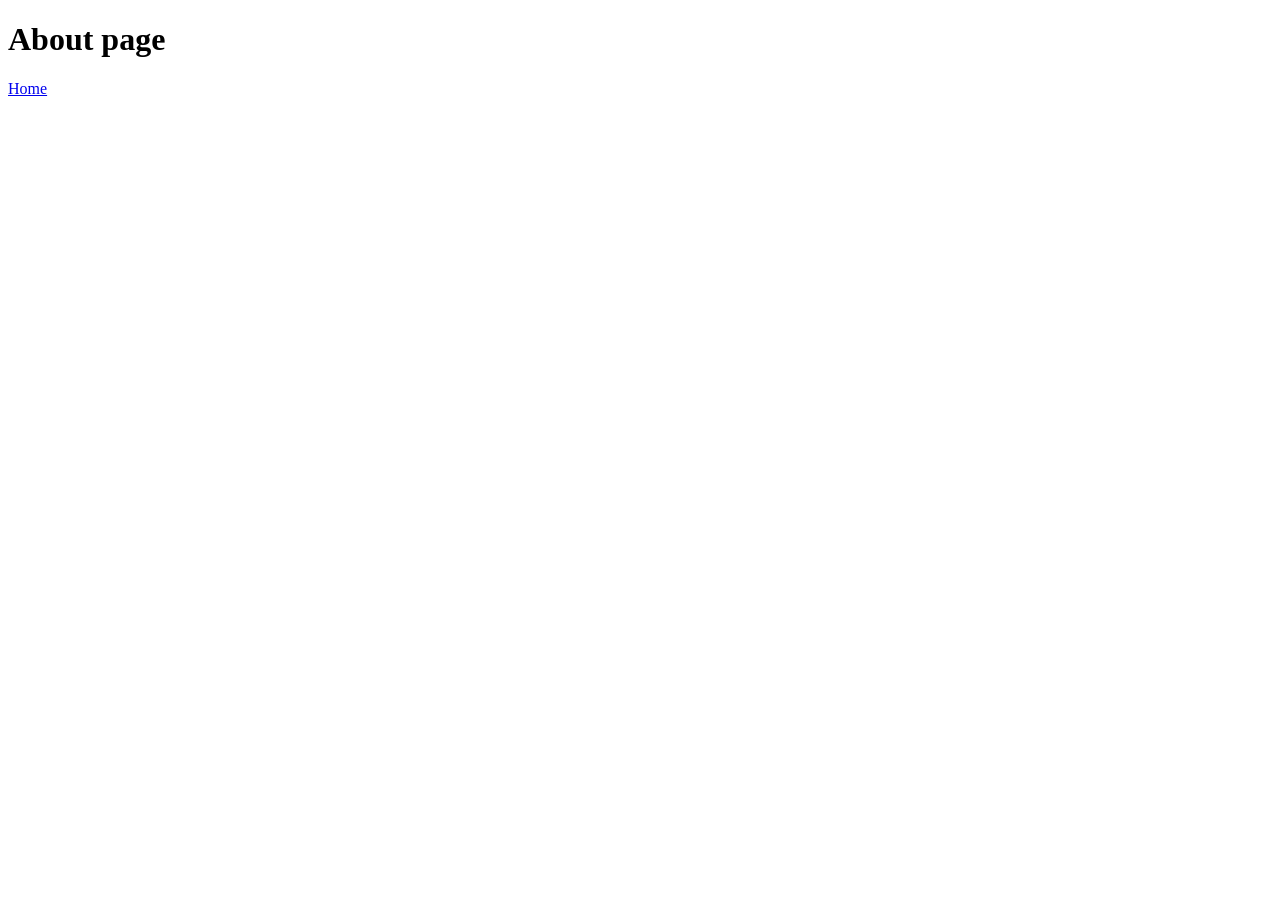
==== subpages/about.html @ 419d8011 "first commit" ====
<!DOCTYPE html>
<html lang="en">

<head>
  <meta charset="UTF-8">
  <meta name="viewport" content="width=device-width, initial-scale=1">
  <title>About page</title>
  <link href="css/style.css" rel="stylesheet">
</head>

<body>
  <h1>About page</h1>
  <nav>
    <a href="./../index.html">Home</a>
  </nav>
</body>

</html>
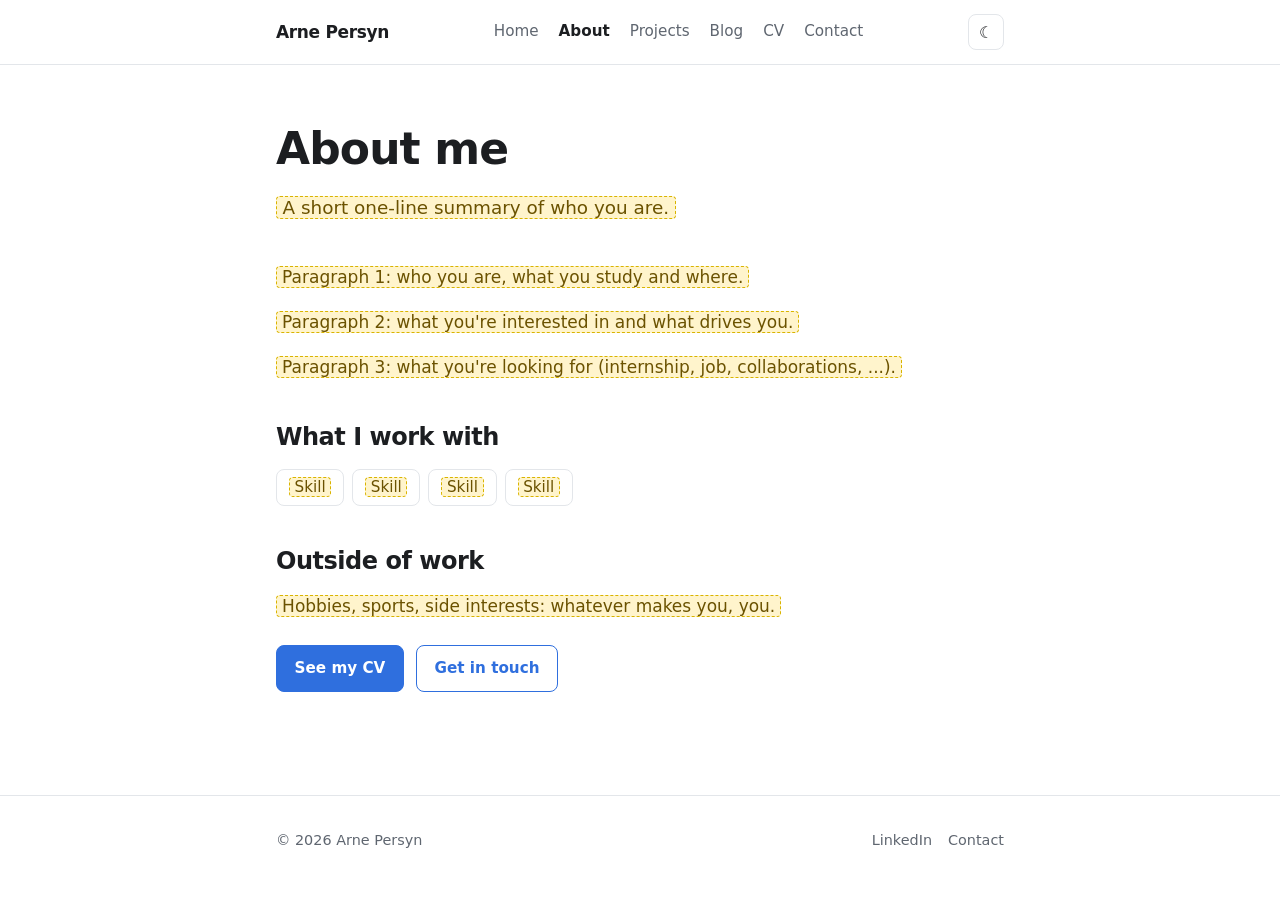
==== commit d5acb9f3: "created a placeholder website" ====
--- a/subpages/about.html
+++ b/subpages/about.html
@@ -4,15 +4,68 @@
 <head>
   <meta charset="UTF-8">
   <meta name="viewport" content="width=device-width, initial-scale=1">
-  <title>About page</title>
-  <link href="css/style.css" rel="stylesheet">
+  <meta name="description" content="About Arne Persyn.">
+  <title>About · Arne Persyn</title>
+  <link href="../css/style.css" rel="stylesheet">
+  <script src="../js/main.js" defer></script>
 </head>
 
-<body>
-  <h1>About page</h1>
-  <nav>
-    <a href="./../index.html">Home</a>
-  </nav>
+<body data-page="about">
+  <header class="site-header">
+    <div class="container">
+      <a class="logo" href="../index.html">Arne Persyn</a>
+      <nav class="nav" aria-label="Main">
+        <a href="../index.html" data-page="home">Home</a>
+        <a href="about.html" data-page="about">About</a>
+        <a href="projects.html" data-page="projects">Projects</a>
+        <a href="blog.html" data-page="blog">Blog</a>
+        <a href="cv.html" data-page="cv">CV</a>
+        <a href="contact.html" data-page="contact">Contact</a>
+      </nav>
+      <div>
+        <button class="icon-button theme-toggle" type="button" aria-label="Toggle theme">☾</button>
+        <button class="icon-button nav-toggle" type="button" aria-label="Menu" aria-expanded="false">☰</button>
+      </div>
+    </div>
+  </header>
+
+  <main class="page">
+    <div class="container">
+      <h1>About me</h1>
+      <p class="page-intro"><span class="placeholder">A short one-line summary of who you are.</span></p>
+
+      <!-- TODO: paste the "About" section of your LinkedIn profile here -->
+      <p><span class="placeholder">Paragraph 1: who you are, what you study and where.</span></p>
+      <p><span class="placeholder">Paragraph 2: what you're interested in and what drives you.</span></p>
+      <p><span class="placeholder">Paragraph 3: what you're looking for (internship, job, collaborations, ...).</span></p>
+
+      <h2>What I work with</h2>
+      <ul class="skill-list">
+        <li><span class="placeholder">Skill</span></li>
+        <li><span class="placeholder">Skill</span></li>
+        <li><span class="placeholder">Skill</span></li>
+        <li><span class="placeholder">Skill</span></li>
+      </ul>
+
+      <h2>Outside of work</h2>
+      <p><span class="placeholder">Hobbies, sports, side interests: whatever makes you, you.</span></p>
+
+      <div class="button-row">
+        <a class="button" href="cv.html">See my CV</a>
+        <a class="button secondary" href="contact.html">Get in touch</a>
+      </div>
+    </div>
+  </main>
+
+  <footer class="site-footer">
+    <div class="container">
+      <p>© <span class="year">2026</span> Arne Persyn</p>
+      <nav aria-label="Social">
+        <a href="https://www.linkedin.com/in/arne-persyn-6748ba287/" target="_blank" rel="noopener">LinkedIn</a>
+        <a href="contact.html">Contact</a>
+      </nav>
+    </div>
+  </footer>
 </body>
 
 </html>
--- a/css/style.css
+++ b/css/style.css
@@ -0,0 +1,527 @@
+/* ==========================================================================
+   Theme: minimal & clean
+   All colors live in the variables below — change --accent to restyle.
+   ========================================================================== */
+
+:root {
+  --bg: #ffffff;
+  --bg-soft: #f6f7f9;
+  --text: #1c1e21;
+  --text-muted: #5f6670;
+  --border: #e3e6ea;
+  --accent: #2f6fde;
+  --accent-soft: #e8f0fd;
+
+  --font-sans: "Inter", system-ui, -apple-system, "Segoe UI", Roboto, sans-serif;
+  --font-mono: ui-monospace, "SF Mono", Menlo, Consolas, monospace;
+
+  --max-width: 760px;
+  --radius: 10px;
+  --space: 1rem;
+}
+
+:root[data-theme="dark"] {
+  --bg: #121417;
+  --bg-soft: #1b1e23;
+  --text: #e8eaed;
+  --text-muted: #9aa1ab;
+  --border: #2a2e35;
+  --accent: #6b9cf0;
+  --accent-soft: #1d2a40;
+}
+
+@media (prefers-color-scheme: dark) {
+  :root:not([data-theme="light"]) {
+    --bg: #121417;
+    --bg-soft: #1b1e23;
+    --text: #e8eaed;
+    --text-muted: #9aa1ab;
+    --border: #2a2e35;
+    --accent: #6b9cf0;
+    --accent-soft: #1d2a40;
+  }
+}
+
+/* ---------- Base ---------- */
+
+*,
+*::before,
+*::after {
+  box-sizing: border-box;
+}
+
+html {
+  scroll-behavior: smooth;
+}
+
+body {
+  margin: 0;
+  background: var(--bg);
+  color: var(--text);
+  font-family: var(--font-sans);
+  font-size: 1.0625rem;
+  line-height: 1.7;
+  display: flex;
+  flex-direction: column;
+  min-height: 100vh;
+}
+
+main {
+  flex: 1;
+}
+
+h1,
+h2,
+h3 {
+  line-height: 1.25;
+  font-weight: 700;
+  letter-spacing: -0.02em;
+}
+
+h1 {
+  font-size: clamp(2rem, 5vw, 2.75rem);
+  margin: 0 0 var(--space);
+}
+
+h2 {
+  font-size: 1.5rem;
+  margin: 2.5rem 0 var(--space);
+}
+
+h3 {
+  font-size: 1.15rem;
+  margin: 0 0 0.25rem;
+}
+
+p {
+  margin: 0 0 var(--space);
+}
+
+a {
+  color: var(--accent);
+  text-decoration: none;
+}
+
+a:hover {
+  text-decoration: underline;
+}
+
+img {
+  max-width: 100%;
+  display: block;
+}
+
+code {
+  font-family: var(--font-mono);
+  font-size: 0.9em;
+  background: var(--bg-soft);
+  padding: 0.1em 0.35em;
+  border-radius: 4px;
+}
+
+pre {
+  background: var(--bg-soft);
+  border: 1px solid var(--border);
+  border-radius: var(--radius);
+  padding: var(--space);
+  overflow-x: auto;
+}
+
+pre code {
+  background: none;
+  padding: 0;
+}
+
+.container {
+  max-width: var(--max-width);
+  margin: 0 auto;
+  padding: 0 1rem;
+}
+
+.muted {
+  color: var(--text-muted);
+}
+
+/* Placeholder text: visible on purpose so you can find what still needs filling in */
+.placeholder {
+  background: #fff4cc;
+  color: #6b5200;
+  border: 1px dashed #d9b400;
+  border-radius: 4px;
+  padding: 0 0.3em;
+}
+
+/* ---------- Header / nav ---------- */
+
+.site-header {
+  border-bottom: 1px solid var(--border);
+  position: sticky;
+  top: 0;
+  background: var(--bg);
+  z-index: 10;
+}
+
+.site-header .container {
+  display: flex;
+  align-items: center;
+  justify-content: space-between;
+  height: 64px;
+}
+
+.logo {
+  font-weight: 700;
+  color: var(--text);
+  letter-spacing: -0.02em;
+}
+
+.logo:hover {
+  text-decoration: none;
+}
+
+.nav {
+  display: flex;
+  align-items: center;
+  gap: 1.25rem;
+}
+
+.nav a {
+  color: var(--text-muted);
+  font-size: 0.95rem;
+}
+
+.nav a:hover,
+.nav a.active {
+  color: var(--text);
+  text-decoration: none;
+}
+
+.nav a.active {
+  font-weight: 600;
+}
+
+.icon-button {
+  background: none;
+  border: 1px solid var(--border);
+  color: var(--text);
+  border-radius: 8px;
+  width: 36px;
+  height: 36px;
+  cursor: pointer;
+  font-size: 1rem;
+  display: inline-flex;
+  align-items: center;
+  justify-content: center;
+}
+
+.icon-button:hover {
+  background: var(--bg-soft);
+}
+
+.nav-toggle {
+  display: none;
+}
+
+@media (max-width: 680px) {
+  .nav-toggle {
+    display: inline-flex;
+  }
+
+  .nav {
+    display: none;
+    position: absolute;
+    top: 64px;
+    left: 0;
+    right: 0;
+    flex-direction: column;
+    align-items: flex-start;
+    gap: 0;
+    background: var(--bg);
+    border-bottom: 1px solid var(--border);
+    padding: 0.5rem 1rem 1rem;
+  }
+
+  .nav.open {
+    display: flex;
+  }
+
+  .nav a {
+    padding: 0.5rem 0;
+    width: 100%;
+  }
+}
+
+/* ---------- Page sections ---------- */
+
+.page {
+  padding: 3.5rem 0 4rem;
+}
+
+.page-intro {
+  color: var(--text-muted);
+  font-size: 1.15rem;
+  margin-bottom: 2.5rem;
+}
+
+.hero {
+  padding: 5rem 0 3rem;
+}
+
+.hero .eyebrow {
+  color: var(--accent);
+  font-weight: 600;
+  font-size: 0.95rem;
+  margin-bottom: 0.5rem;
+}
+
+.hero p {
+  font-size: 1.2rem;
+  color: var(--text-muted);
+  max-width: 34em;
+}
+
+.hero-photo {
+  width: 120px;
+  height: 120px;
+  border-radius: 50%;
+  object-fit: cover;
+  margin-bottom: 1.5rem;
+  background: var(--bg-soft);
+  border: 1px solid var(--border);
+}
+
+.section-heading {
+  display: flex;
+  align-items: baseline;
+  justify-content: space-between;
+  gap: 1rem;
+}
+
+.section-heading a {
+  font-size: 0.95rem;
+}
+
+/* ---------- Buttons ---------- */
+
+.button-row {
+  display: flex;
+  flex-wrap: wrap;
+  gap: 0.75rem;
+  margin-top: 1.5rem;
+}
+
+.button {
+  display: inline-block;
+  padding: 0.6rem 1.1rem;
+  border-radius: 8px;
+  font-weight: 600;
+  font-size: 0.95rem;
+  border: 1px solid var(--accent);
+  background: var(--accent);
+  color: #fff;
+}
+
+.button:hover {
+  text-decoration: none;
+  opacity: 0.9;
+}
+
+.button.secondary {
+  background: transparent;
+  color: var(--accent);
+}
+
+/* ---------- Cards (projects, posts) ---------- */
+
+.card-list {
+  display: grid;
+  gap: 1rem;
+  padding: 0;
+  margin: 0;
+  list-style: none;
+}
+
+.card {
+  border: 1px solid var(--border);
+  border-radius: var(--radius);
+  padding: 1.25rem 1.4rem;
+  transition: border-color 0.15s;
+}
+
+.card:hover {
+  border-color: var(--accent);
+}
+
+.card h3 a {
+  color: var(--text);
+}
+
+.card p {
+  color: var(--text-muted);
+  margin: 0.25rem 0 0.75rem;
+}
+
+.card p:last-child {
+  margin-bottom: 0;
+}
+
+.meta {
+  font-size: 0.875rem;
+  color: var(--text-muted);
+}
+
+.tags {
+  display: flex;
+  flex-wrap: wrap;
+  gap: 0.4rem;
+  padding: 0;
+  margin: 0;
+  list-style: none;
+}
+
+.tag {
+  font-size: 0.8rem;
+  background: var(--accent-soft);
+  color: var(--accent);
+  padding: 0.15rem 0.6rem;
+  border-radius: 999px;
+}
+
+button.tag {
+  border: 1px solid transparent;
+  cursor: pointer;
+  font-family: inherit;
+}
+
+button.tag.active {
+  background: var(--accent);
+  color: #fff;
+}
+
+.tag-filter {
+  margin-bottom: 1.5rem;
+}
+
+/* ---------- Timeline (CV) ---------- */
+
+.timeline {
+  list-style: none;
+  padding: 0;
+  margin: 0;
+  border-left: 2px solid var(--border);
+}
+
+.timeline li {
+  position: relative;
+  padding: 0 0 2rem 1.5rem;
+}
+
+.timeline li::before {
+  content: "";
+  position: absolute;
+  left: -7px;
+  top: 0.45rem;
+  width: 12px;
+  height: 12px;
+  border-radius: 50%;
+  background: var(--bg);
+  border: 2px solid var(--accent);
+}
+
+.timeline li:last-child {
+  padding-bottom: 0;
+}
+
+.skill-list {
+  display: flex;
+  flex-wrap: wrap;
+  gap: 0.5rem;
+  list-style: none;
+  padding: 0;
+}
+
+.skill-list li {
+  border: 1px solid var(--border);
+  border-radius: 8px;
+  padding: 0.3rem 0.75rem;
+  font-size: 0.95rem;
+}
+
+/* ---------- Blog post ---------- */
+
+.post-header {
+  margin-bottom: 2.5rem;
+}
+
+.post-header .meta {
+  margin-bottom: 0.75rem;
+}
+
+.post-body h2 {
+  font-size: 1.35rem;
+}
+
+.post-body img {
+  border-radius: var(--radius);
+  margin: 1.5rem 0;
+}
+
+.post-body blockquote {
+  margin: 1.5rem 0;
+  padding-left: 1rem;
+  border-left: 3px solid var(--accent);
+  color: var(--text-muted);
+}
+
+.back-link {
+  display: inline-block;
+  margin-bottom: 2rem;
+  font-size: 0.95rem;
+}
+
+/* ---------- Contact ---------- */
+
+.contact-list {
+  list-style: none;
+  padding: 0;
+  margin: 0;
+  display: grid;
+  gap: 0.75rem;
+}
+
+.contact-list li {
+  display: flex;
+  gap: 1rem;
+  border: 1px solid var(--border);
+  border-radius: var(--radius);
+  padding: 1rem 1.25rem;
+}
+
+.contact-list .label {
+  min-width: 90px;
+  color: var(--text-muted);
+}
+
+/* ---------- Footer ---------- */
+
+.site-footer {
+  border-top: 1px solid var(--border);
+  padding: 2rem 0;
+  font-size: 0.9rem;
+  color: var(--text-muted);
+}
+
+.site-footer .container {
+  display: flex;
+  flex-wrap: wrap;
+  justify-content: space-between;
+  gap: 1rem;
+}
+
+.site-footer nav {
+  display: flex;
+  gap: 1rem;
+}
+
+.site-footer a {
+  color: var(--text-muted);
+}
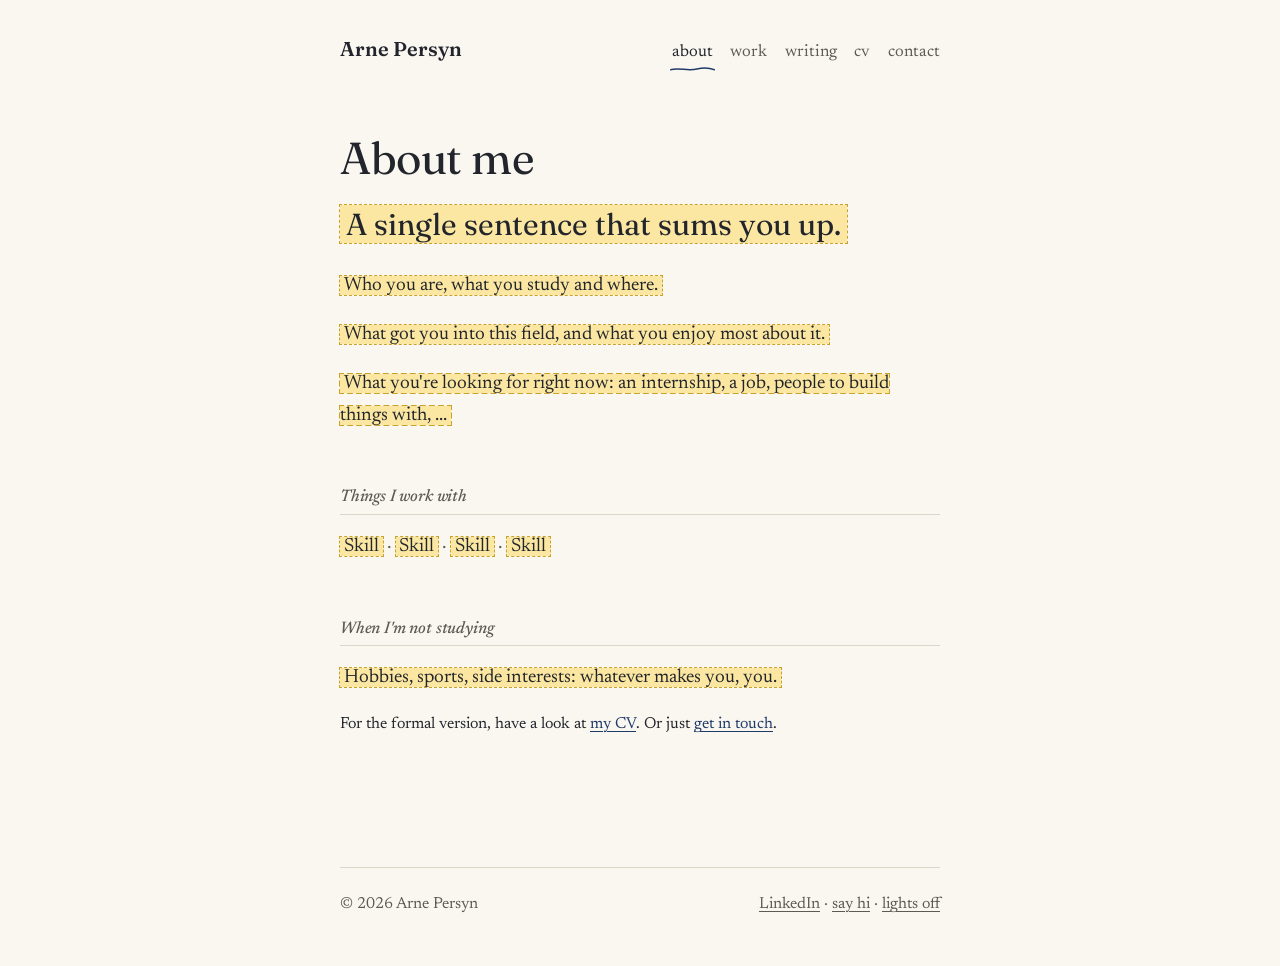
==== commit 4465dc76: "Created the nothebook theme" ====
--- a/subpages/about.html
+++ b/subpages/about.html
@@ -12,58 +12,49 @@
 
 <body data-page="about">
   <header class="site-header">
-    <div class="container">
-      <a class="logo" href="../index.html">Arne Persyn</a>
+    <div class="wrap">
+      <a class="name" href="../index.html">Arne Persyn</a>
       <nav class="nav" aria-label="Main">
-        <a href="../index.html" data-page="home">Home</a>
-        <a href="about.html" data-page="about">About</a>
-        <a href="projects.html" data-page="projects">Projects</a>
-        <a href="blog.html" data-page="blog">Blog</a>
-        <a href="cv.html" data-page="cv">CV</a>
-        <a href="contact.html" data-page="contact">Contact</a>
+        <a href="about.html" data-page="about">about</a>
+        <a href="projects.html" data-page="projects">work</a>
+        <a href="blog.html" data-page="blog">writing</a>
+        <a href="cv.html" data-page="cv">cv</a>
+        <a href="contact.html" data-page="contact">contact</a>
       </nav>
-      <div>
-        <button class="icon-button theme-toggle" type="button" aria-label="Toggle theme">☾</button>
-        <button class="icon-button nav-toggle" type="button" aria-label="Menu" aria-expanded="false">☰</button>
-      </div>
     </div>
   </header>
 
-  <main class="page">
-    <div class="container">
-      <h1>About me</h1>
-      <p class="page-intro"><span class="placeholder">A short one-line summary of who you are.</span></p>
+  <main class="wrap">
+    <h1>About me</h1>
 
-      <!-- TODO: paste the "About" section of your LinkedIn profile here -->
-      <p><span class="placeholder">Paragraph 1: who you are, what you study and where.</span></p>
-      <p><span class="placeholder">Paragraph 2: what you're interested in and what drives you.</span></p>
-      <p><span class="placeholder">Paragraph 3: what you're looking for (internship, job, collaborations, ...).</span></p>
+    <!-- TODO: write this in your own voice; the LinkedIn "About" is a good starting point -->
+    <p class="lede"><span class="placeholder">A single sentence that sums you up.</span></p>
+    <p><span class="placeholder">Who you are, what you study and where.</span></p>
+    <p><span class="placeholder">What got you into this field, and what you enjoy most about it.</span></p>
+    <p><span class="placeholder">What you're looking for right now: an internship, a job, people to build things with, ...</span></p>
 
-      <h2>What I work with</h2>
-      <ul class="skill-list">
-        <li><span class="placeholder">Skill</span></li>
-        <li><span class="placeholder">Skill</span></li>
-        <li><span class="placeholder">Skill</span></li>
-        <li><span class="placeholder">Skill</span></li>
-      </ul>
+    <h2>Things I work with</h2>
+    <ul class="inline-list">
+      <li><span class="placeholder">Skill</span></li>
+      <li><span class="placeholder">Skill</span></li>
+      <li><span class="placeholder">Skill</span></li>
+      <li><span class="placeholder">Skill</span></li>
+    </ul>
 
-      <h2>Outside of work</h2>
-      <p><span class="placeholder">Hobbies, sports, side interests: whatever makes you, you.</span></p>
+    <h2>When I'm not studying</h2>
+    <p><span class="placeholder">Hobbies, sports, side interests: whatever makes you, you.</span></p>
 
-      <div class="button-row">
-        <a class="button" href="cv.html">See my CV</a>
-        <a class="button secondary" href="contact.html">Get in touch</a>
-      </div>
-    </div>
+    <p class="more">For the formal version, have a look at <a href="cv.html">my CV</a>. Or just <a href="contact.html">get in touch</a>.</p>
   </main>
 
   <footer class="site-footer">
-    <div class="container">
-      <p>© <span class="year">2026</span> Arne Persyn</p>
-      <nav aria-label="Social">
-        <a href="https://www.linkedin.com/in/arne-persyn-6748ba287/" target="_blank" rel="noopener">LinkedIn</a>
-        <a href="contact.html">Contact</a>
-      </nav>
+    <div class="wrap">
+      <span>© <span class="year">2026</span> Arne Persyn</span>
+      <span>
+        <a href="https://www.linkedin.com/in/arne-persyn-6748ba287/" target="_blank" rel="noopener">LinkedIn</a> ·
+        <a href="contact.html">say hi</a> ·
+        <button class="theme-toggle" type="button">lights off</button>
+      </span>
     </div>
   </footer>
 </body>
--- a/css/style.css
+++ b/css/style.css
@@ -1,44 +1,47 @@
 /* ==========================================================================
-   Theme: minimal & clean
-   All colors live in the variables below — change --accent to restyle.
+   Theme: notebook / editorial
+   Paper background, ink text, one navy accent, an occasional handwritten note.
+   Change the colors below to restyle the whole site.
    ========================================================================== */
 
+@import url("https://fonts.googleapis.com/css2?family=Caveat:wght@500&family=Fraunces:opsz,wght@9..144,400;9..144,600&family=Newsreader:ital,opsz,wght@0,6..72,400;0,6..72,500;1,6..72,400&display=swap");
+
 :root {
-  --bg: #ffffff;
-  --bg-soft: #f6f7f9;
-  --text: #1c1e21;
-  --text-muted: #5f6670;
-  --border: #e3e6ea;
-  --accent: #2f6fde;
-  --accent-soft: #e8f0fd;
-
-  --font-sans: "Inter", system-ui, -apple-system, "Segoe UI", Roboto, sans-serif;
+  --paper: #faf7f1;
+  --paper-deep: #f2ede3;
+  --ink: #22252b;
+  --ink-soft: #5d5a54;
+  --rule: #ddd6c8;
+  --accent: #1f3a68;
+  --highlight: #fbe7a1;
+
+  --font-display: "Fraunces", Georgia, serif;
+  --font-body: "Newsreader", Georgia, serif;
+  --font-hand: "Caveat", "Bradley Hand", cursive;
   --font-mono: ui-monospace, "SF Mono", Menlo, Consolas, monospace;
 
-  --max-width: 760px;
-  --radius: 10px;
-  --space: 1rem;
+  --measure: 640px;
 }
 
 :root[data-theme="dark"] {
-  --bg: #121417;
-  --bg-soft: #1b1e23;
-  --text: #e8eaed;
-  --text-muted: #9aa1ab;
-  --border: #2a2e35;
-  --accent: #6b9cf0;
-  --accent-soft: #1d2a40;
+  --paper: #17191d;
+  --paper-deep: #1f2228;
+  --ink: #e8e3d9;
+  --ink-soft: #a29d93;
+  --rule: #34373e;
+  --accent: #9db4dd;
+  --highlight: #4a4120;
 }
 
 @media (prefers-color-scheme: dark) {
   :root:not([data-theme="light"]) {
-    --bg: #121417;
-    --bg-soft: #1b1e23;
-    --text: #e8eaed;
-    --text-muted: #9aa1ab;
-    --border: #2a2e35;
-    --accent: #6b9cf0;
-    --accent-soft: #1d2a40;
+    --paper: #17191d;
+    --paper-deep: #1f2228;
+    --ink: #e8e3d9;
+    --ink-soft: #a29d93;
+    --rule: #34373e;
+    --accent: #9db4dd;
+    --highlight: #4a4120;
   }
 }
 
@@ -50,60 +53,69 @@
   box-sizing: border-box;
 }
 
-html {
-  scroll-behavior: smooth;
-}
-
 body {
   margin: 0;
-  background: var(--bg);
-  color: var(--text);
-  font-family: var(--font-sans);
-  font-size: 1.0625rem;
-  line-height: 1.7;
-  display: flex;
-  flex-direction: column;
-  min-height: 100vh;
-}
-
-main {
-  flex: 1;
+  background: var(--paper);
+  color: var(--ink);
+  font-family: var(--font-body);
+  font-size: 1.2rem;
+  line-height: 1.65;
+  -webkit-font-smoothing: antialiased;
+}
+
+.wrap {
+  max-width: var(--measure);
+  margin: 0 auto;
+  padding: 0 1.25rem;
 }
 
 h1,
 h2,
 h3 {
-  line-height: 1.25;
-  font-weight: 700;
-  letter-spacing: -0.02em;
+  font-family: var(--font-display);
+  font-weight: 400;
+  line-height: 1.2;
+  letter-spacing: -0.01em;
 }
 
 h1 {
-  font-size: clamp(2rem, 5vw, 2.75rem);
-  margin: 0 0 var(--space);
+  font-size: clamp(2.1rem, 6vw, 2.8rem);
+  margin: 0 0 1.25rem;
 }
 
 h2 {
-  font-size: 1.5rem;
-  margin: 2.5rem 0 var(--space);
+  font-size: 1.05rem;
+  font-family: var(--font-body);
+  font-weight: 500;
+  font-style: italic;
+  color: var(--ink-soft);
+  margin: 3.5rem 0 1rem;
+  padding-bottom: 0.4rem;
+  border-bottom: 1px solid var(--rule);
 }
 
 h3 {
-  font-size: 1.15rem;
-  margin: 0 0 0.25rem;
+  font-size: 1.3rem;
+  margin: 0;
 }
 
 p {
-  margin: 0 0 var(--space);
+  margin: 0 0 1.1rem;
 }
 
 a {
   color: var(--accent);
-  text-decoration: none;
+  text-decoration: underline;
+  text-decoration-thickness: 1px;
+  text-underline-offset: 3px;
 }
 
 a:hover {
-  text-decoration: underline;
+  text-decoration-thickness: 2px;
+}
+
+strong {
+  font-weight: 500;
 }
 
 img {
@@ -111,20 +123,24 @@
   display: block;
 }
 
+::selection {
+  background: var(--highlight);
+}
+
 code {
   font-family: var(--font-mono);
-  font-size: 0.9em;
-  background: var(--bg-soft);
-  padding: 0.1em 0.35em;
+  font-size: 0.8em;
+  background: var(--paper-deep);
+  padding: 0.1em 0.3em;
+  border-radius: 3px;
+}
+
+pre {
+  background: var(--paper-deep);
+  padding: 1rem 1.2rem;
+  overflow-x: auto;
+  font-size: 0.95rem;
   border-radius: 4px;
-}
-
-pre {
-  background: var(--bg-soft);
-  border: 1px solid var(--border);
-  border-radius: var(--radius);
-  padding: var(--space);
-  overflow-x: auto;
 }
 
 pre code {
@@ -132,396 +148,421 @@
   padding: 0;
 }
 
-.container {
-  max-width: var(--max-width);
-  margin: 0 auto;
-  padding: 0 1rem;
-}
-
-.muted {
-  color: var(--text-muted);
-}
-
-/* Placeholder text: visible on purpose so you can find what still needs filling in */
+.soft {
+  color: var(--ink-soft);
+}
+
+/* Highlighter-pen effect, use sparingly: <mark>a few words</mark> */
+mark {
+  background: linear-gradient(transparent 55%, var(--highlight) 55%);
+  color: inherit;
+  padding: 0 0.1em;
+}
+
+/* Handwritten margin note: <span class="note">that's me!</span> */
+.note {
+  font-family: var(--font-hand);
+  font-size: 1.45rem;
+  color: var(--accent);
+  line-height: 1.1;
+  display: inline-block;
+  transform: rotate(-3deg);
+}
+
+/* Text you still need to replace, meant to be easy to spot */
 .placeholder {
-  background: #fff4cc;
-  color: #6b5200;
-  border: 1px dashed #d9b400;
-  border-radius: 4px;
-  padding: 0 0.3em;
-}
-
-/* ---------- Header / nav ---------- */
+  background: var(--highlight);
+  outline: 1px dashed #c9a227;
+  padding: 0 0.2em;
+}
+
+/* ---------- Header ---------- */
 
 .site-header {
-  border-bottom: 1px solid var(--border);
-  position: sticky;
-  top: 0;
-  background: var(--bg);
-  z-index: 10;
-}
-
-.site-header .container {
+  padding: 2rem 0 0;
+}
+
+.site-header .wrap {
   display: flex;
-  align-items: center;
+  flex-wrap: wrap;
+  align-items: baseline;
   justify-content: space-between;
-  height: 64px;
-}
-
-.logo {
-  font-weight: 700;
-  color: var(--text);
-  letter-spacing: -0.02em;
-}
-
-.logo:hover {
+  gap: 0.5rem 1.5rem;
+}
+
+.name {
+  font-family: var(--font-display);
+  font-size: 1.25rem;
+  font-weight: 600;
+  color: var(--ink);
   text-decoration: none;
 }
 
 .nav {
   display: flex;
-  align-items: center;
-  gap: 1.25rem;
+  flex-wrap: wrap;
+  gap: 0.25rem 1.1rem;
 }
 
 .nav a {
-  color: var(--text-muted);
-  font-size: 0.95rem;
-}
-
-.nav a:hover,
+  color: var(--ink-soft);
+  text-decoration: none;
+  font-size: 1.05rem;
+}
+
+.nav a:hover {
+  color: var(--ink);
+}
+
+/* Current page: a hand-drawn underline */
 .nav a.active {
-  color: var(--text);
-  text-decoration: none;
-}
-
-.nav a.active {
-  font-weight: 600;
-}
-
-.icon-button {
-  background: none;
-  border: 1px solid var(--border);
-  color: var(--text);
-  border-radius: 8px;
-  width: 36px;
-  height: 36px;
-  cursor: pointer;
-  font-size: 1rem;
-  display: inline-flex;
-  align-items: center;
-  justify-content: center;
-}
-
-.icon-button:hover {
-  background: var(--bg-soft);
-}
-
-.nav-toggle {
-  display: none;
-}
-
-@media (max-width: 680px) {
-  .nav-toggle {
-    display: inline-flex;
-  }
-
-  .nav {
-    display: none;
-    position: absolute;
-    top: 64px;
-    left: 0;
-    right: 0;
-    flex-direction: column;
-    align-items: flex-start;
-    gap: 0;
-    background: var(--bg);
-    border-bottom: 1px solid var(--border);
-    padding: 0.5rem 1rem 1rem;
-  }
-
-  .nav.open {
-    display: flex;
-  }
-
-  .nav a {
-    padding: 0.5rem 0;
-    width: 100%;
-  }
-}
-
-/* ---------- Page sections ---------- */
-
-.page {
-  padding: 3.5rem 0 4rem;
-}
-
-.page-intro {
-  color: var(--text-muted);
-  font-size: 1.15rem;
-  margin-bottom: 2.5rem;
-}
-
-.hero {
-  padding: 5rem 0 3rem;
-}
-
-.hero .eyebrow {
-  color: var(--accent);
-  font-weight: 600;
-  font-size: 0.95rem;
-  margin-bottom: 0.5rem;
-}
-
-.hero p {
-  font-size: 1.2rem;
-  color: var(--text-muted);
-  max-width: 34em;
-}
-
-.hero-photo {
-  width: 120px;
-  height: 120px;
-  border-radius: 50%;
-  object-fit: cover;
-  margin-bottom: 1.5rem;
-  background: var(--bg-soft);
-  border: 1px solid var(--border);
-}
-
-.section-heading {
-  display: flex;
-  align-items: baseline;
-  justify-content: space-between;
-  gap: 1rem;
-}
-
-.section-heading a {
-  font-size: 0.95rem;
-}
-
-/* ---------- Buttons ---------- */
-
-.button-row {
-  display: flex;
-  flex-wrap: wrap;
-  gap: 0.75rem;
-  margin-top: 1.5rem;
-}
-
-.button {
-  display: inline-block;
-  padding: 0.6rem 1.1rem;
-  border-radius: 8px;
-  font-weight: 600;
-  font-size: 0.95rem;
-  border: 1px solid var(--accent);
-  background: var(--accent);
-  color: #fff;
-}
-
-.button:hover {
-  text-decoration: none;
-  opacity: 0.9;
-}
-
-.button.secondary {
-  background: transparent;
-  color: var(--accent);
-}
-
-/* ---------- Cards (projects, posts) ---------- */
-
-.card-list {
-  display: grid;
-  gap: 1rem;
-  padding: 0;
-  margin: 0;
-  list-style: none;
-}
-
-.card {
-  border: 1px solid var(--border);
-  border-radius: var(--radius);
-  padding: 1.25rem 1.4rem;
-  transition: border-color 0.15s;
-}
-
-.card:hover {
-  border-color: var(--accent);
-}
-
-.card h3 a {
-  color: var(--text);
-}
-
-.card p {
-  color: var(--text-muted);
-  margin: 0.25rem 0 0.75rem;
-}
-
-.card p:last-child {
-  margin-bottom: 0;
-}
-
-.meta {
-  font-size: 0.875rem;
-  color: var(--text-muted);
-}
-
-.tags {
-  display: flex;
-  flex-wrap: wrap;
-  gap: 0.4rem;
-  padding: 0;
-  margin: 0;
-  list-style: none;
-}
-
-.tag {
-  font-size: 0.8rem;
-  background: var(--accent-soft);
-  color: var(--accent);
-  padding: 0.15rem 0.6rem;
-  border-radius: 999px;
-}
-
-button.tag {
-  border: 1px solid transparent;
-  cursor: pointer;
-  font-family: inherit;
-}
-
-button.tag.active {
-  background: var(--accent);
-  color: #fff;
-}
-
-.tag-filter {
-  margin-bottom: 1.5rem;
-}
-
-/* ---------- Timeline (CV) ---------- */
-
-.timeline {
-  list-style: none;
-  padding: 0;
-  margin: 0;
-  border-left: 2px solid var(--border);
-}
-
-.timeline li {
+  color: var(--ink);
   position: relative;
-  padding: 0 0 2rem 1.5rem;
-}
-
-.timeline li::before {
+}
+
+.nav a.active::after {
   content: "";
   position: absolute;
-  left: -7px;
-  top: 0.45rem;
-  width: 12px;
-  height: 12px;
-  border-radius: 50%;
-  background: var(--bg);
-  border: 2px solid var(--accent);
-}
-
-.timeline li:last-child {
-  padding-bottom: 0;
-}
-
-.skill-list {
-  display: flex;
-  flex-wrap: wrap;
-  gap: 0.5rem;
+  left: -2px;
+  right: -2px;
+  bottom: -5px;
+  height: 6px;
+  background: var(--accent);
+  -webkit-mask: var(--scribble) center / 100% 100% no-repeat;
+  mask: var(--scribble) center / 100% 100% no-repeat;
+}
+
+:root {
+  --scribble: url("data:image/svg+xml,%3Csvg xmlns='http://www.w3.org/2000/svg' viewBox='0 0 100 8' preserveAspectRatio='none'%3E%3Cpath d='M1 5 C 20 2, 40 7, 60 4 S 90 3, 99 5' fill='none' stroke='black' stroke-width='2' stroke-linecap='round'/%3E%3C/svg%3E");
+}
+
+/* ---------- Main ---------- */
+
+main.wrap {
+  padding-top: 4rem;
+  padding-bottom: 5rem;
+}
+
+.lede {
+  font-family: var(--font-display);
+  font-size: clamp(1.5rem, 4vw, 1.9rem);
+  line-height: 1.35;
+  margin-bottom: 1.5rem;
+}
+
+/* Home intro: text with a small photo + note beside it */
+.intro {
+  display: grid;
+  grid-template-columns: 1fr auto;
+  gap: 2rem;
+  align-items: start;
+}
+
+.intro figure {
+  margin: 0.5rem 0 0;
+  text-align: center;
+}
+
+.intro img {
+  width: 132px;
+  height: 160px;
+  object-fit: cover;
+  background: var(--paper-deep);
+  padding: 6px 6px 22px;
+  box-shadow: 0 1px 3px rgba(0, 0, 0, 0.12);
+  transform: rotate(2deg);
+}
+
+.intro figcaption {
+  margin-top: 0.5rem;
+}
+
+@media (max-width: 560px) {
+  .intro {
+    grid-template-columns: 1fr;
+  }
+
+  .intro figure {
+    order: -1;
+    text-align: left;
+  }
+}
+
+.more {
+  font-size: 1rem;
+}
+
+/* ---------- Dated / numbered lists (posts, projects) ---------- */
+
+.entries {
   list-style: none;
-  padding: 0;
-}
-
-.skill-list li {
-  border: 1px solid var(--border);
-  border-radius: 8px;
-  padding: 0.3rem 0.75rem;
+  margin: 0;
+  padding: 0;
+}
+
+.entries li {
+  display: grid;
+  grid-template-columns: 6.5rem 1fr;
+  gap: 1rem;
+  padding: 0.55rem 0;
+}
+
+.entries .when {
+  color: var(--ink-soft);
+  font-size: 1rem;
+  font-variant-numeric: tabular-nums;
+  padding-top: 0.15rem;
+}
+
+.entries a {
+  color: var(--ink);
+  text-decoration-color: var(--rule);
+}
+
+.entries a:hover {
+  color: var(--accent);
+  text-decoration-color: currentColor;
+}
+
+.entries p {
+  margin: 0.1rem 0 0;
+  color: var(--ink-soft);
+  font-size: 1.05rem;
+}
+
+@media (max-width: 480px) {
+  .entries li {
+    grid-template-columns: 1fr;
+    gap: 0;
+  }
+}
+
+/* Bigger project entries */
+.work {
+  list-style: none;
+  margin: 0;
+  padding: 0;
+  counter-reset: work;
+}
+
+.work > li {
+  counter-increment: work;
+  display: grid;
+  grid-template-columns: 3rem 1fr;
+  padding: 1.75rem 0;
+  border-top: 1px solid var(--rule);
+}
+
+.work > li:last-child {
+  border-bottom: 1px solid var(--rule);
+}
+
+.work > li::before {
+  content: counter(work, decimal-leading-zero);
+  font-family: var(--font-display);
+  color: var(--ink-soft);
+  font-size: 1rem;
+  padding-top: 0.3rem;
+}
+
+.work p {
+  margin: 0.4rem 0 0;
+}
+
+.built-with {
   font-size: 0.95rem;
+  color: var(--ink-soft);
+  font-style: italic;
+}
+
+.links {
+  font-size: 1rem;
+}
+
+/* Blog filter: plain text links, no pills */
+.filter {
+  font-size: 1rem;
+  color: var(--ink-soft);
+  margin-bottom: 1.5rem;
+}
+
+.filter button {
+  font: inherit;
+  color: var(--ink-soft);
+  background: none;
+  border: 0;
+  padding: 0;
+  cursor: pointer;
+}
+
+.filter button:hover,
+.filter button.active {
+  color: var(--ink);
+  text-decoration: underline;
+  text-underline-offset: 3px;
+}
+
+/* ---------- CV ---------- */
+
+.cv-list {
+  list-style: none;
+  margin: 0;
+  padding: 0;
+}
+
+.cv-list li {
+  display: grid;
+  grid-template-columns: 8.5rem 1fr;
+  gap: 1rem;
+  padding: 0.8rem 0;
+}
+
+.cv-list .when {
+  color: var(--ink-soft);
+  font-size: 1rem;
+  padding-top: 0.2rem;
+}
+
+.cv-list h3 {
+  font-size: 1.2rem;
+}
+
+.cv-list p {
+  margin: 0.15rem 0 0;
+}
+
+@media (max-width: 480px) {
+  .cv-list li {
+    grid-template-columns: 1fr;
+    gap: 0;
+  }
+}
+
+.inline-list {
+  list-style: none;
+  padding: 0;
+  margin: 0;
+}
+
+.inline-list li {
+  display: inline;
+}
+
+.inline-list li:not(:last-child)::after {
+  content: " · ";
+  color: var(--ink-soft);
 }
 
 /* ---------- Blog post ---------- */
 
-.post-header {
+.post-meta {
+  color: var(--ink-soft);
+  font-size: 1rem;
+  margin-bottom: 0.5rem;
+}
+
+.post h1 {
   margin-bottom: 2.5rem;
 }
 
-.post-header .meta {
-  margin-bottom: 0.75rem;
-}
-
 .post-body h2 {
+  font-family: var(--font-display);
+  font-style: normal;
+  font-size: 1.5rem;
+  color: var(--ink);
+  border: 0;
+  padding: 0;
+  margin-top: 2.5rem;
+  clear: both;
+}
+
+/* Drop cap on the first paragraph */
+.post-body > p:first-child::first-letter {
+  font-family: var(--font-display);
+  float: left;
+  font-size: 3.1em;
+  line-height: 0.8;
+  padding: 0.08em 0.1em 0 0;
+  color: var(--accent);
+}
+
+.post-body figure {
+  margin: 2rem 0;
+}
+
+.post-body figcaption {
+  font-size: 0.95rem;
+  color: var(--ink-soft);
+  font-style: italic;
+  margin-top: 0.5rem;
+}
+
+.post-body blockquote {
+  margin: 2rem 0;
+  font-family: var(--font-display);
   font-size: 1.35rem;
-}
-
-.post-body img {
-  border-radius: var(--radius);
-  margin: 1.5rem 0;
-}
-
-.post-body blockquote {
-  margin: 1.5rem 0;
-  padding-left: 1rem;
-  border-left: 3px solid var(--accent);
-  color: var(--text-muted);
-}
-
-.back-link {
-  display: inline-block;
-  margin-bottom: 2rem;
-  font-size: 0.95rem;
+  line-height: 1.4;
+  color: var(--accent);
+}
+
+.post-end {
+  margin-top: 3rem;
+  padding-top: 1.5rem;
+  border-top: 1px solid var(--rule);
+  font-size: 1.05rem;
 }
 
 /* ---------- Contact ---------- */
 
 .contact-list {
-  list-style: none;
-  padding: 0;
-  margin: 0;
+  margin: 0;
+}
+
+.contact-list div {
   display: grid;
-  gap: 0.75rem;
-}
-
-.contact-list li {
-  display: flex;
+  grid-template-columns: 6.5rem 1fr;
   gap: 1rem;
-  border: 1px solid var(--border);
-  border-radius: var(--radius);
-  padding: 1rem 1.25rem;
-}
-
-.contact-list .label {
-  min-width: 90px;
-  color: var(--text-muted);
+  padding: 0.4rem 0;
+}
+
+.contact-list dt {
+  color: var(--ink-soft);
+}
+
+.contact-list dd {
+  margin: 0;
 }
 
 /* ---------- Footer ---------- */
 
 .site-footer {
-  border-top: 1px solid var(--border);
-  padding: 2rem 0;
-  font-size: 0.9rem;
-  color: var(--text-muted);
-}
-
-.site-footer .container {
+  padding: 2rem 0 3rem;
+  font-size: 1rem;
+  color: var(--ink-soft);
+}
+
+.site-footer .wrap {
   display: flex;
   flex-wrap: wrap;
   justify-content: space-between;
-  gap: 1rem;
-}
-
-.site-footer nav {
-  display: flex;
-  gap: 1rem;
+  gap: 0.5rem 1.5rem;
+  padding-top: 1.5rem;
+  /* top rule only as wide as the text column */
+  background: linear-gradient(var(--rule), var(--rule)) center top / calc(100% - 2.5rem) 1px no-repeat;
 }
 
 .site-footer a {
-  color: var(--text-muted);
-}
+  color: var(--ink-soft);
+}
+
+.theme-toggle {
+  font: inherit;
+  color: var(--ink-soft);
+  background: none;
+  border: 0;
+  padding: 0;
+  cursor: pointer;
+  text-decoration: underline;
+  text-underline-offset: 3px;
+  text-decoration-thickness: 1px;
+}
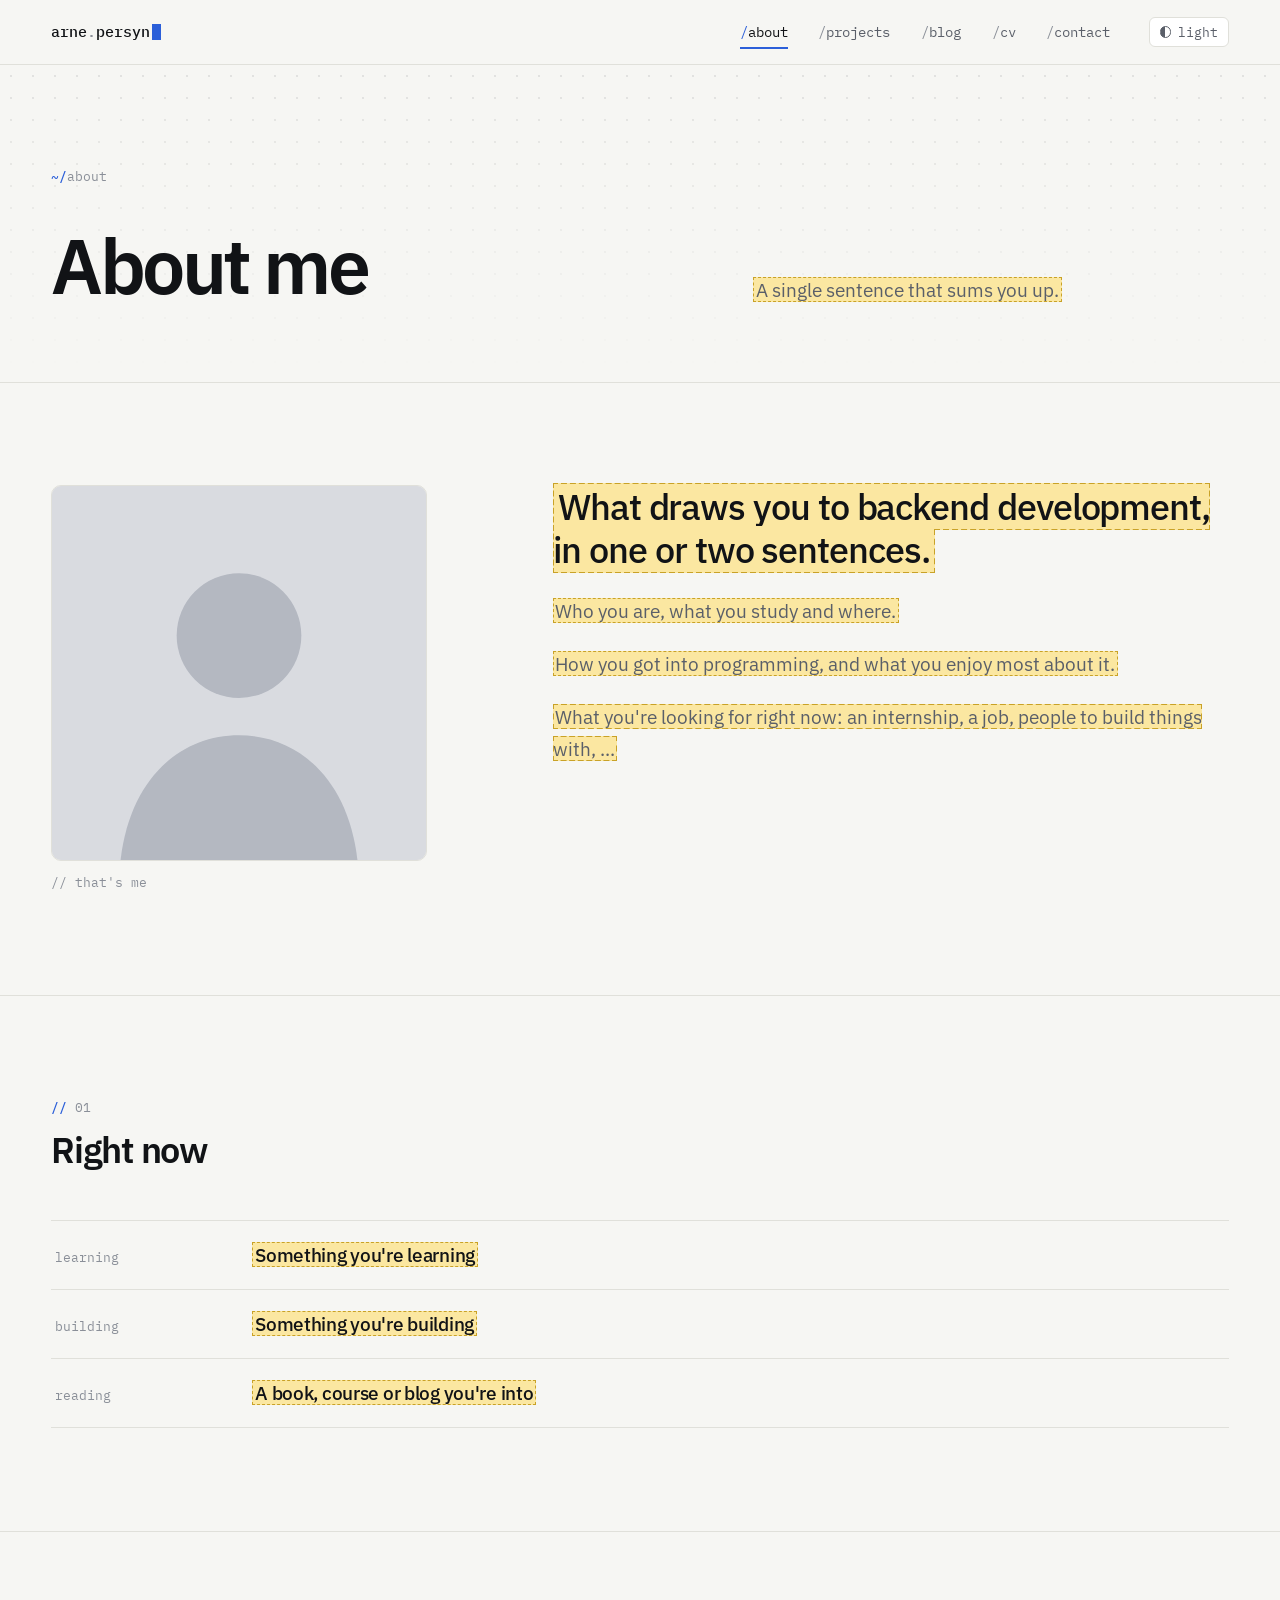
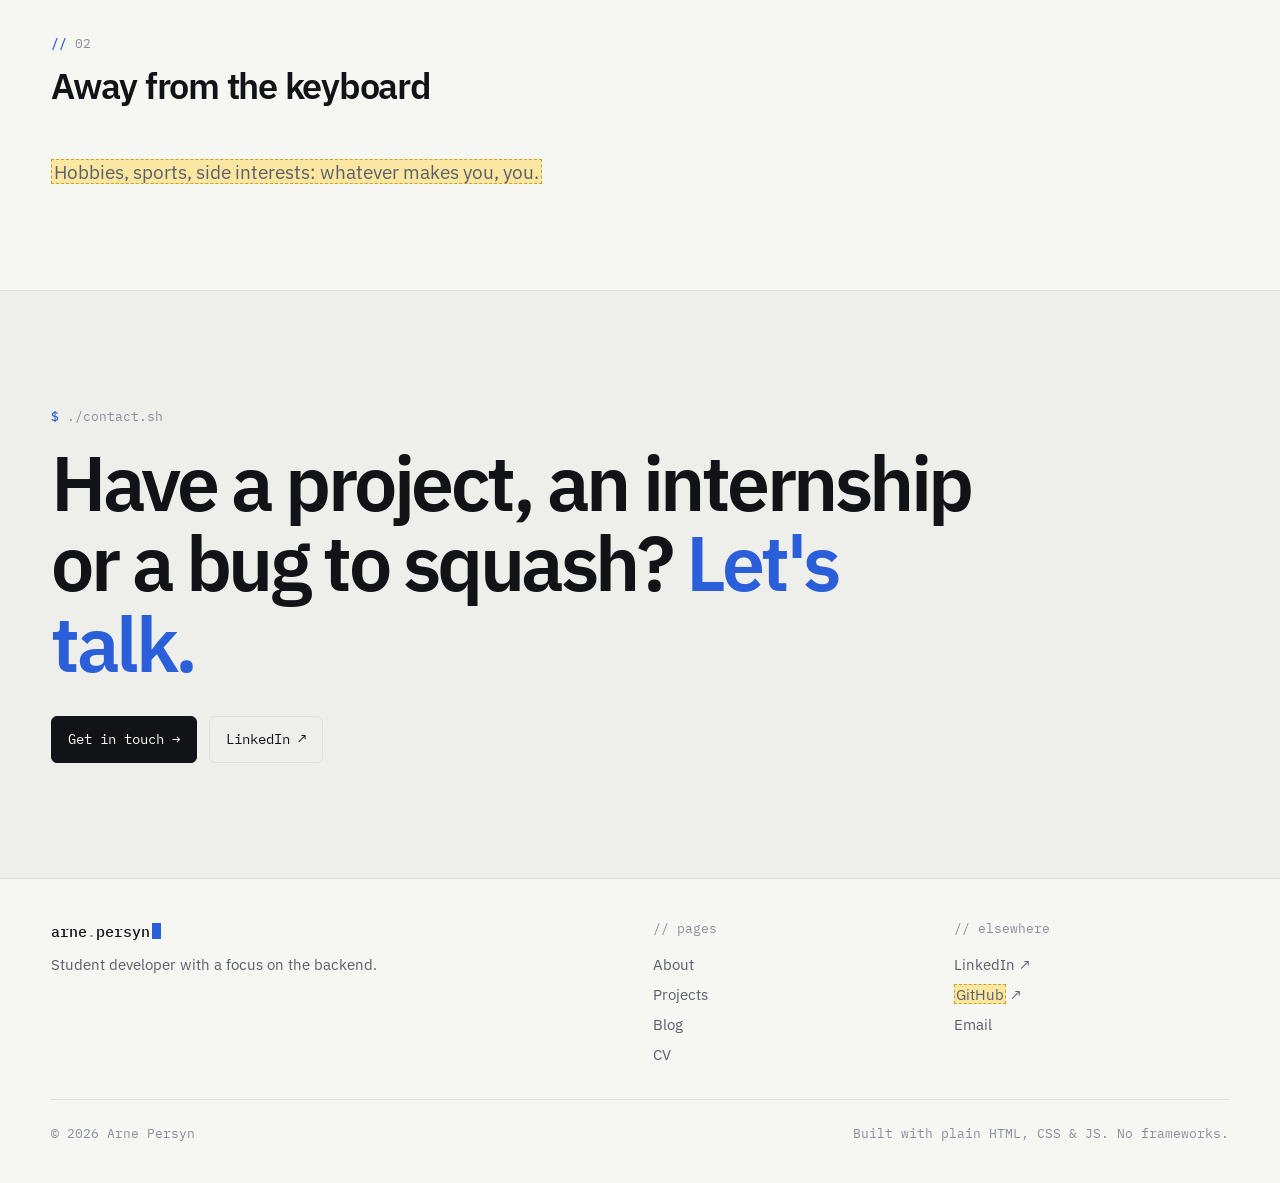
==== commit 489b211f: "Transformed it to a backend theme" ====
--- a/subpages/about.html
+++ b/subpages/about.html
@@ -1,60 +1,128 @@
 <!DOCTYPE html>
 <html lang="en">
-
 <head>
   <meta charset="UTF-8">
   <meta name="viewport" content="width=device-width, initial-scale=1">
   <meta name="description" content="About Arne Persyn.">
   <title>About · Arne Persyn</title>
   <link href="../css/style.css" rel="stylesheet">
+  <!-- theme.js has no "defer": it must set light/dark before the page is drawn -->
+  <script src="../js/theme.js"></script>
   <script src="../js/main.js" defer></script>
 </head>
 
 <body data-page="about">
   <header class="site-header">
-    <div class="wrap">
-      <a class="name" href="../index.html">Arne Persyn</a>
-      <nav class="nav" aria-label="Main">
-        <a href="about.html" data-page="about">about</a>
-        <a href="projects.html" data-page="projects">work</a>
-        <a href="blog.html" data-page="blog">writing</a>
-        <a href="cv.html" data-page="cv">cv</a>
-        <a href="contact.html" data-page="contact">contact</a>
-      </nav>
+    <div class="shell">
+      <a class="logo" href="../index.html">arne<span>.</span>persyn</a>
+      <div class="header-right">
+        <nav class="nav" aria-label="Main">
+          <a href="about.html" data-page="about">about</a>
+          <a href="projects.html" data-page="projects">projects</a>
+          <a href="blog.html" data-page="blog">blog</a>
+          <a href="cv.html" data-page="cv">cv</a>
+          <a href="contact.html" data-page="contact">contact</a>
+        </nav>
+        <button class="theme-toggle" type="button" aria-label="Toggle theme">
+          <span class="icon" aria-hidden="true"></span><span class="theme-label">theme</span>
+        </button>
+      </div>
     </div>
   </header>
 
-  <main class="wrap">
-    <h1>About me</h1>
+  <main>
+    <header class="page-head">
+      <div class="shell grid">
+        <p class="label"><b>~/</b>about</p>
+        <h1>About me</h1>
+        <p class="page-intro"><span class="placeholder">A single sentence that sums you up.</span></p>
+      </div>
+    </header>
 
-    <!-- TODO: write this in your own voice; the LinkedIn "About" is a good starting point -->
-    <p class="lede"><span class="placeholder">A single sentence that sums you up.</span></p>
-    <p><span class="placeholder">Who you are, what you study and where.</span></p>
-    <p><span class="placeholder">What got you into this field, and what you enjoy most about it.</span></p>
-    <p><span class="placeholder">What you're looking for right now: an internship, a job, people to build things with, ...</span></p>
+    <section class="section">
+      <div class="shell grid about">
+        <figure class="about-photo">
+          <!-- TODO: add your photo to images/ and change src below -->
+          <img class="portrait" src="../images/profile-placeholder.svg" alt="Portrait of Arne Persyn">
+          <figcaption class="label">// that's me</figcaption>
+        </figure>
+        <div class="about-text">
+          <!-- TODO: write this in your own voice; the LinkedIn "About" is a good starting point -->
+          <p class="lead"><span class="placeholder">What draws you to backend development, in one or two sentences.</span></p>
+          <p><span class="placeholder">Who you are, what you study and where.</span></p>
+          <p><span class="placeholder">How you got into programming, and what you enjoy most about it.</span></p>
+          <p><span class="placeholder">What you're looking for right now: an internship, a job, people to build things with, ...</span></p>
+        </div>
+      </div>
+    </section>
 
-    <h2>Things I work with</h2>
-    <ul class="inline-list">
-      <li><span class="placeholder">Skill</span></li>
-      <li><span class="placeholder">Skill</span></li>
-      <li><span class="placeholder">Skill</span></li>
-      <li><span class="placeholder">Skill</span></li>
-    </ul>
+    <section class="section">
+      <div class="shell">
+        <div class="section-head">
+          <div>
+            <p class="label"><b>//</b> 01</p>
+            <h2>Right now</h2>
+          </div>
+        </div>
+        <ul class="rows">
+          <li><div class="row"><span class="label">learning</span><span class="row-title"><span class="placeholder">Something you're learning</span></span></div></li>
+          <li><div class="row"><span class="label">building</span><span class="row-title"><span class="placeholder">Something you're building</span></span></div></li>
+          <li><div class="row"><span class="label">reading</span><span class="row-title"><span class="placeholder">A book, course or blog you're into</span></span></div></li>
+        </ul>
+      </div>
+    </section>
 
-    <h2>When I'm not studying</h2>
-    <p><span class="placeholder">Hobbies, sports, side interests: whatever makes you, you.</span></p>
-
-    <p class="more">For the formal version, have a look at <a href="cv.html">my CV</a>. Or just <a href="contact.html">get in touch</a>.</p>
+    <section class="section">
+      <div class="shell">
+        <div class="section-head">
+          <div>
+            <p class="label"><b>//</b> 02</p>
+            <h2>Away from the keyboard</h2>
+          </div>
+        </div>
+        <p class="page-intro" style="max-width: 40em"><span class="placeholder">Hobbies, sports, side interests: whatever makes you, you.</span></p>
+      </div>
+    </section>
   </main>
 
+  <section class="cta">
+    <div class="shell">
+      <p class="label"><b>$</b> ./contact.sh</p>
+      <h2>Have a project, an internship or a bug to squash? <span class="accent">Let's talk.</span></h2>
+      <div class="actions">
+        <a class="btn" href="contact.html">Get in touch →</a>
+        <a class="btn ghost" href="https://www.linkedin.com/in/arne-persyn-6748ba287/" target="_blank" rel="noopener">LinkedIn ↗</a>
+      </div>
+    </div>
+  </section>
+
   <footer class="site-footer">
-    <div class="wrap">
-      <span>© <span class="year">2026</span> Arne Persyn</span>
-      <span>
-        <a href="https://www.linkedin.com/in/arne-persyn-6748ba287/" target="_blank" rel="noopener">LinkedIn</a> ·
-        <a href="contact.html">say hi</a> ·
-        <button class="theme-toggle" type="button">lights off</button>
-      </span>
+    <div class="shell grid">
+      <div class="footer-brand">
+        <a class="logo" href="../index.html">arne<span>.</span>persyn</a>
+        <p>Student developer with a focus on the backend.</p>
+      </div>
+      <div class="footer-col">
+        <p class="label">// pages</p>
+        <ul>
+          <li><a href="about.html">About</a></li>
+          <li><a href="projects.html">Projects</a></li>
+          <li><a href="blog.html">Blog</a></li>
+          <li><a href="cv.html">CV</a></li>
+        </ul>
+      </div>
+      <div class="footer-col">
+        <p class="label">// elsewhere</p>
+        <ul>
+          <li><a href="https://www.linkedin.com/in/arne-persyn-6748ba287/" target="_blank" rel="noopener">LinkedIn ↗</a></li>
+          <li><a href="#"><span class="placeholder">GitHub</span> ↗</a></li>
+          <li><a href="contact.html">Email</a></li>
+        </ul>
+      </div>
+      <div class="footer-bottom label">
+        <span>© <span class="year">2026</span> Arne Persyn</span>
+        <span>Built with plain HTML, CSS &amp; JS. No frameworks.</span>
+      </div>
     </div>
   </footer>
 </body>
--- a/css/style.css
+++ b/css/style.css
@@ -1,48 +1,88 @@
 /* ==========================================================================
-   Theme: notebook / editorial
-   Paper background, ink text, one navy accent, an occasional handwritten note.
-   Change the colors below to restyle the whole site.
+   Arne Persyn — developer theme
+   Full-width 12-column grid, IBM Plex Sans + Mono, one blue accent.
+   Light and dark colors are defined once below; js/theme.js picks one.
    ========================================================================== */
 
-@import url("https://fonts.googleapis.com/css2?family=Caveat:wght@500&family=Fraunces:opsz,wght@9..144,400;9..144,600&family=Newsreader:ital,opsz,wght@0,6..72,400;0,6..72,500;1,6..72,400&display=swap");
+@import url("https://fonts.googleapis.com/css2?family=IBM+Plex+Mono:wght@400;500&family=IBM+Plex+Sans:wght@400;500;600&display=swap");
+
+:root,
+:root[data-theme="light"] {
+  --bg: #f6f6f3;
+  --bg-elev: #ffffff;
+  --bg-sunk: #eeeeea;
+  --fg: #111316;
+  --fg-soft: #5a5f69;
+  --fg-faint: #8a8f98;
+  --line: #e0e0da;
+  --accent: #2b5fd9;
+  --accent-soft: rgba(43, 95, 217, 0.1);
+  --ok: #1d9a52;
+  --highlight: #fbe7a1;
+  --grid-dot: rgba(17, 19, 22, 0.09);
+  color-scheme: light;
+}
+
+:root[data-theme="dark"] {
+  --bg: #0c0e11;
+  --bg-elev: #13161b;
+  --bg-sunk: #101317;
+  --fg: #e8eaef;
+  --fg-soft: #9ba2ae;
+  --fg-faint: #636a76;
+  --line: #22262e;
+  --accent: #7ea6ff;
+  --accent-soft: rgba(126, 166, 255, 0.12);
+  --ok: #3ccf7a;
+  --highlight: #4d4422;
+  --grid-dot: rgba(232, 234, 239, 0.07);
+  color-scheme: dark;
+}
+
+/* Fallback when JavaScript is off: follow the system setting */
+@media (prefers-color-scheme: dark) {
+  :root:not([data-theme]) {
+    --bg: #0c0e11;
+    --bg-elev: #13161b;
+    --bg-sunk: #101317;
+    --fg: #e8eaef;
+    --fg-soft: #9ba2ae;
+    --fg-faint: #636a76;
+    --line: #22262e;
+    --accent: #7ea6ff;
+    --accent-soft: rgba(126, 166, 255, 0.12);
+    --ok: #3ccf7a;
+    --highlight: #4d4422;
+    --grid-dot: rgba(232, 234, 239, 0.07);
+    color-scheme: dark;
+  }
+}
 
 :root {
-  --paper: #faf7f1;
-  --paper-deep: #f2ede3;
-  --ink: #22252b;
-  --ink-soft: #5d5a54;
-  --rule: #ddd6c8;
-  --accent: #1f3a68;
-  --highlight: #fbe7a1;
-
-  --font-display: "Fraunces", Georgia, serif;
-  --font-body: "Newsreader", Georgia, serif;
-  --font-hand: "Caveat", "Bradley Hand", cursive;
-  --font-mono: ui-monospace, "SF Mono", Menlo, Consolas, monospace;
-
-  --measure: 640px;
-}
-
-:root[data-theme="dark"] {
-  --paper: #17191d;
-  --paper-deep: #1f2228;
-  --ink: #e8e3d9;
-  --ink-soft: #a29d93;
-  --rule: #34373e;
-  --accent: #9db4dd;
-  --highlight: #4a4120;
-}
-
-@media (prefers-color-scheme: dark) {
-  :root:not([data-theme="light"]) {
-    --paper: #17191d;
-    --paper-deep: #1f2228;
-    --ink: #e8e3d9;
-    --ink-soft: #a29d93;
-    --rule: #34373e;
-    --accent: #9db4dd;
-    --highlight: #4a4120;
-  }
+  /* Code windows stay dark in both themes */
+  --code-bg: #0f1216;
+  --code-bar: #161a20;
+  --code-line: #252a33;
+  --code-fg: #d7dbe3;
+  --code-soft: #7d8592;
+  --code-key: #8fb2ff;
+  --code-str: #9fd89f;
+  --code-num: #f2b880;
+  --code-kw: #d4a4f7;
+
+  --font-sans: "IBM Plex Sans", system-ui, -apple-system, "Segoe UI", sans-serif;
+  --font-mono: "IBM Plex Mono", ui-monospace, "SF Mono", Menlo, Consolas, monospace;
+
+  --gutter: clamp(1.25rem, 4vw, 3.5rem);
+  --col-gap: clamp(1rem, 2vw, 2rem);
+  --max: 1440px;
+
+  --fs-hero: clamp(2.75rem, 7.2vw, 6.75rem);
+  --fs-h1: clamp(2.5rem, 6vw, 5.25rem);
+  --fs-h2: clamp(1.6rem, 2.8vw, 2.4rem);
+  --fs-lg: clamp(1.15rem, 1.5vw, 1.35rem);
+
+  --ease: cubic-bezier(0.2, 0.7, 0.2, 1);
 }
 
 /* ---------- Base ---------- */
@@ -53,69 +93,61 @@
   box-sizing: border-box;
 }
 
+html {
+  -webkit-text-size-adjust: 100%;
+}
+
 body {
   margin: 0;
-  background: var(--paper);
-  color: var(--ink);
-  font-family: var(--font-body);
-  font-size: 1.2rem;
+  background: var(--bg);
+  color: var(--fg);
+  font-family: var(--font-sans);
+  font-size: 1.0625rem;
   line-height: 1.65;
   -webkit-font-smoothing: antialiased;
-}
-
-.wrap {
-  max-width: var(--measure);
-  margin: 0 auto;
-  padding: 0 1.25rem;
+  transition: background-color 0.25s, color 0.25s;
 }
 
 h1,
 h2,
 h3 {
-  font-family: var(--font-display);
-  font-weight: 400;
-  line-height: 1.2;
-  letter-spacing: -0.01em;
-}
-
-h1 {
-  font-size: clamp(2.1rem, 6vw, 2.8rem);
-  margin: 0 0 1.25rem;
-}
-
-h2 {
-  font-size: 1.05rem;
-  font-family: var(--font-body);
-  font-weight: 500;
-  font-style: italic;
-  color: var(--ink-soft);
-  margin: 3.5rem 0 1rem;
-  padding-bottom: 0.4rem;
-  border-bottom: 1px solid var(--rule);
+  font-weight: 600;
+  line-height: 1.05;
+  letter-spacing: -0.035em;
+  margin: 0;
 }
 
 h3 {
-  font-size: 1.3rem;
-  margin: 0;
+  letter-spacing: -0.02em;
+  line-height: 1.25;
 }
 
 p {
-  margin: 0 0 1.1rem;
+  margin: 0 0 1.1em;
 }
 
 a {
+  color: inherit;
+  text-decoration: none;
+  transition: color 0.2s;
+}
+
+a:hover {
   color: var(--accent);
+}
+
+p a,
+li a,
+dd a {
   text-decoration: underline;
-  text-decoration-thickness: 1px;
-  text-underline-offset: 3px;
-}
-
-a:hover {
-  text-decoration-thickness: 2px;
-}
-
-strong {
-  font-weight: 500;
+  text-decoration-color: var(--line);
+  text-underline-offset: 0.2em;
+}
+
+p a:hover,
+li a:hover,
+dd a:hover {
+  text-decoration-color: currentColor;
 }
 
 img {
@@ -123,367 +155,914 @@
   display: block;
 }
 
+strong {
+  font-weight: 600;
+}
+
 ::selection {
+  background: var(--accent);
+  color: #fff;
+}
+
+:focus-visible {
+  outline: 2px solid var(--accent);
+  outline-offset: 3px;
+}
+
+code,
+kbd {
+  font-family: var(--font-mono);
+  font-size: 0.88em;
+}
+
+:not(pre) > code {
+  background: var(--bg-sunk);
+  border: 1px solid var(--line);
+  padding: 0.05em 0.35em;
+  border-radius: 4px;
+}
+
+mark {
   background: var(--highlight);
-}
-
-code {
-  font-family: var(--font-mono);
-  font-size: 0.8em;
-  background: var(--paper-deep);
-  padding: 0.1em 0.3em;
-  border-radius: 3px;
-}
-
-pre {
-  background: var(--paper-deep);
-  padding: 1rem 1.2rem;
-  overflow-x: auto;
-  font-size: 0.95rem;
-  border-radius: 4px;
-}
-
-pre code {
-  background: none;
-  padding: 0;
+  color: inherit;
+  padding: 0 0.15em;
+}
+
+/* ---------- Helpers ---------- */
+
+.shell {
+  max-width: var(--max);
+  margin: 0 auto;
+  padding-inline: var(--gutter);
+}
+
+.grid {
+  display: grid;
+  grid-template-columns: repeat(12, minmax(0, 1fr));
+  column-gap: var(--col-gap);
+}
+
+.mono {
+  font-family: var(--font-mono);
+}
+
+/* Small monospace label, e.g. "// 01 — work" */
+.label {
+  font-family: var(--font-mono);
+  font-size: 0.8rem;
+  font-weight: 400;
+  color: var(--fg-faint);
+  letter-spacing: 0;
+  line-height: 1.5;
+}
+
+.label b {
+  color: var(--accent);
+  font-weight: 500;
 }
 
 .soft {
-  color: var(--ink-soft);
-}
-
-/* Highlighter-pen effect, use sparingly: <mark>a few words</mark> */
-mark {
-  background: linear-gradient(transparent 55%, var(--highlight) 55%);
-  color: inherit;
-  padding: 0 0.1em;
-}
-
-/* Handwritten margin note: <span class="note">that's me!</span> */
-.note {
-  font-family: var(--font-hand);
-  font-size: 1.45rem;
+  color: var(--fg-soft);
+}
+
+.accent {
   color: var(--accent);
-  line-height: 1.1;
-  display: inline-block;
-  transform: rotate(-3deg);
 }
 
 /* Text you still need to replace, meant to be easy to spot */
 .placeholder {
   background: var(--highlight);
   outline: 1px dashed #c9a227;
-  padding: 0 0.2em;
+  outline-offset: -1px;
+  padding: 0 0.15em;
+  color: inherit;
+}
+
+/* Status dot: <span class="status">…</span> */
+.status {
+  display: inline-flex;
+  align-items: center;
+  gap: 0.6em;
+  font-family: var(--font-mono);
+  font-size: 0.82rem;
+  color: var(--fg-soft);
+  border: 1px solid var(--line);
+  background: var(--bg-elev);
+  padding: 0.35em 0.8em;
+  border-radius: 999px;
+}
+
+.status::before {
+  content: "";
+  width: 7px;
+  height: 7px;
+  border-radius: 50%;
+  background: var(--ok);
+  box-shadow: 0 0 0 3px color-mix(in srgb, var(--ok) 25%, transparent);
+}
+
+/* Buttons */
+.actions {
+  display: flex;
+  flex-wrap: wrap;
+  gap: 0.75rem;
+  margin-top: 2rem;
+}
+
+.btn {
+  display: inline-flex;
+  align-items: center;
+  gap: 0.6em;
+  font-family: var(--font-mono);
+  font-size: 0.9rem;
+  padding: 0.75em 1.1em;
+  border: 1px solid var(--fg);
+  background: var(--fg);
+  color: var(--bg);
+  border-radius: 6px;
+  transition: transform 0.2s var(--ease), background-color 0.2s, color 0.2s, border-color 0.2s;
+}
+
+.btn:hover {
+  color: var(--bg);
+  background: var(--accent);
+  border-color: var(--accent);
+}
+
+.btn.ghost {
+  background: transparent;
+  color: var(--fg);
+  border-color: var(--line);
+}
+
+.btn.ghost:hover {
+  color: var(--accent);
+  border-color: var(--accent);
+}
+
+.arrow-link {
+  font-family: var(--font-mono);
+  font-size: 0.88rem;
+  color: var(--fg-soft);
+  display: inline-flex;
+  gap: 0.5em;
+}
+
+.arrow-link::after {
+  content: "→";
+  transition: transform 0.3s var(--ease);
+}
+
+.arrow-link:hover {
+  color: var(--accent);
+}
+
+.arrow-link:hover::after {
+  transform: translateX(0.25em);
 }
 
 /* ---------- Header ---------- */
 
 .site-header {
-  padding: 2rem 0 0;
-}
-
-.site-header .wrap {
+  position: sticky;
+  top: 0;
+  z-index: 50;
+  background: var(--bg);
+  border-bottom: 1px solid var(--line);
+  transition: background-color 0.25s;
+}
+
+.site-header .shell {
   display: flex;
   flex-wrap: wrap;
-  align-items: baseline;
+  align-items: center;
   justify-content: space-between;
-  gap: 0.5rem 1.5rem;
-}
-
-.name {
-  font-family: var(--font-display);
-  font-size: 1.25rem;
-  font-weight: 600;
-  color: var(--ink);
-  text-decoration: none;
+  gap: 0.75rem 2rem;
+  min-height: 64px;
+  padding-block: 0.75rem;
+}
+
+.logo {
+  font-family: var(--font-mono);
+  font-size: 0.95rem;
+  font-weight: 500;
+}
+
+.logo span {
+  color: var(--fg-faint);
+}
+
+/* Blinking cursor after the logo */
+.logo::after {
+  content: "";
+  display: inline-block;
+  width: 0.55em;
+  height: 1.05em;
+  margin-left: 0.15em;
+  vertical-align: -0.15em;
+  background: var(--accent);
+  animation: blink 1.1s steps(1) infinite;
+}
+
+@keyframes blink {
+  50% {
+    opacity: 0;
+  }
+}
+
+.header-right {
+  display: flex;
+  flex-wrap: wrap;
+  align-items: center;
+  gap: 0.75rem clamp(1.25rem, 3vw, 2.5rem);
 }
 
 .nav {
   display: flex;
   flex-wrap: wrap;
-  gap: 0.25rem 1.1rem;
+  gap: 0.25rem clamp(1rem, 2.4vw, 2rem);
+  font-family: var(--font-mono);
+  font-size: 0.9rem;
 }
 
 .nav a {
-  color: var(--ink-soft);
-  text-decoration: none;
-  font-size: 1.05rem;
-}
-
-.nav a:hover {
-  color: var(--ink);
-}
-
-/* Current page: a hand-drawn underline */
+  color: var(--fg-soft);
+  position: relative;
+}
+
+.nav a::before {
+  content: "/";
+  color: var(--fg-faint);
+}
+
+.nav a:hover,
 .nav a.active {
-  color: var(--ink);
-  position: relative;
+  color: var(--fg);
+}
+
+.nav a.active::before {
+  color: var(--accent);
 }
 
 .nav a.active::after {
   content: "";
   position: absolute;
-  left: -2px;
-  right: -2px;
-  bottom: -5px;
-  height: 6px;
+  left: 0;
+  right: 0;
+  bottom: -0.35rem;
+  height: 2px;
   background: var(--accent);
-  -webkit-mask: var(--scribble) center / 100% 100% no-repeat;
-  mask: var(--scribble) center / 100% 100% no-repeat;
-}
-
-:root {
-  --scribble: url("data:image/svg+xml,%3Csvg xmlns='http://www.w3.org/2000/svg' viewBox='0 0 100 8' preserveAspectRatio='none'%3E%3Cpath d='M1 5 C 20 2, 40 7, 60 4 S 90 3, 99 5' fill='none' stroke='black' stroke-width='2' stroke-linecap='round'/%3E%3C/svg%3E");
-}
-
-/* ---------- Main ---------- */
-
-main.wrap {
-  padding-top: 4rem;
-  padding-bottom: 5rem;
-}
-
-.lede {
-  font-family: var(--font-display);
-  font-size: clamp(1.5rem, 4vw, 1.9rem);
-  line-height: 1.35;
+}
+
+.theme-toggle {
+  font-family: var(--font-mono);
+  font-size: 0.82rem;
+  color: var(--fg-soft);
+  background: var(--bg-elev);
+  border: 1px solid var(--line);
+  border-radius: 6px;
+  padding: 0.4em 0.75em;
+  cursor: pointer;
+  display: inline-flex;
+  align-items: center;
+  gap: 0.5em;
+  transition: color 0.2s, border-color 0.2s;
+}
+
+.theme-toggle:hover {
+  color: var(--fg);
+  border-color: var(--fg-faint);
+}
+
+.theme-toggle .icon {
+  width: 0.9em;
+  height: 0.9em;
+  border-radius: 50%;
+  border: 1.5px solid currentColor;
+  background: linear-gradient(90deg, currentColor 50%, transparent 50%);
+}
+
+/* ---------- Home hero ---------- */
+
+.hero {
+  position: relative;
+  border-bottom: 1px solid var(--line);
+  overflow: hidden;
+}
+
+/* Dot grid behind the hero */
+.hero::before {
+  content: "";
+  position: absolute;
+  inset: 0;
+  background-image: radial-gradient(var(--grid-dot) 1px, transparent 1px);
+  background-size: 22px 22px;
+  -webkit-mask-image: linear-gradient(180deg, #000 30%, transparent 100%);
+  mask-image: linear-gradient(180deg, #000 30%, transparent 100%);
+  pointer-events: none;
+}
+
+.hero .shell {
+  position: relative;
+  padding-top: clamp(3.5rem, 9vw, 8rem);
+  padding-bottom: clamp(3.5rem, 8vw, 7rem);
+  row-gap: 3rem;
+  align-items: center;
+}
+
+.hero-text {
+  grid-column: 1 / 8;
+}
+
+.hero h1 {
+  font-size: var(--fs-hero);
+  line-height: 0.98;
+  letter-spacing: -0.045em;
+  margin: 1.75rem 0 1.75rem;
+}
+
+.hero h1 .accent {
+  font-family: var(--font-mono);
+  font-weight: 500;
+  letter-spacing: -0.06em;
+}
+
+.hero-text .intro {
+  font-size: var(--fs-lg);
+  color: var(--fg-soft);
+  max-width: 34em;
+  margin: 0;
+}
+
+.hero-code {
+  grid-column: 8 / -1;
+}
+
+@media (max-width: 960px) {
+  .hero-text,
+  .hero-code {
+    grid-column: 1 / -1;
+  }
+}
+
+/* ---------- Code window ---------- */
+
+.code {
+  margin: 0;
+  background: var(--code-bg);
+  color: var(--code-fg);
+  border: 1px solid var(--code-line);
+  border-radius: 10px;
+  overflow: hidden;
+  font-family: var(--font-mono);
+  font-size: clamp(0.85rem, 1.1vw, 1rem);
+  line-height: 1.7;
+  box-shadow: 0 30px 60px -30px rgba(0, 0, 0, 0.45);
+}
+
+.code-bar {
+  display: flex;
+  justify-content: space-between;
+  gap: 1rem;
+  padding: 0.65rem 1rem;
+  background: var(--code-bar);
+  border-bottom: 1px solid var(--code-line);
+  color: var(--code-soft);
+  font-size: 0.78rem;
+}
+
+.code-bar .method {
+  color: var(--code-str);
+  font-weight: 500;
+  margin-right: 0.5em;
+}
+
+.code-bar .ok {
+  color: var(--code-str);
+}
+
+.code pre {
+  margin: 0;
+  padding: 1.1rem 1.25rem 1.25rem;
+  overflow-x: auto;
+}
+
+.code .placeholder {
+  background: rgba(246, 227, 161, 0.18);
+  outline-color: rgba(201, 162, 39, 0.6);
+}
+
+.t-key { color: var(--code-key); }
+.t-str { color: var(--code-str); }
+.t-num { color: var(--code-num); }
+.t-kw { color: var(--code-kw); }
+.t-com { color: var(--code-soft); font-style: italic; }
+.t-pun { color: var(--code-soft); }
+
+/* ---------- Sections ---------- */
+
+.section {
+  padding-block: clamp(4rem, 8vw, 7rem);
+  border-bottom: 1px solid var(--line);
+}
+
+.section-head {
+  display: flex;
+  flex-wrap: wrap;
+  align-items: end;
+  justify-content: space-between;
+  gap: 1rem 2rem;
+  margin-bottom: clamp(2rem, 4vw, 3.25rem);
+}
+
+.section-head h2 {
+  font-size: var(--fs-h2);
+  margin-top: 0.75rem;
+}
+
+/* ---------- Page header (inner pages) ---------- */
+
+.page-head {
+  border-bottom: 1px solid var(--line);
+  position: relative;
+  overflow: hidden;
+}
+
+.page-head::before {
+  content: "";
+  position: absolute;
+  inset: 0;
+  background-image: radial-gradient(var(--grid-dot) 1px, transparent 1px);
+  background-size: 22px 22px;
+  -webkit-mask-image: linear-gradient(180deg, #000 0%, transparent 100%);
+  mask-image: linear-gradient(180deg, #000 0%, transparent 100%);
+  pointer-events: none;
+}
+
+.page-head .shell {
+  position: relative;
+  padding-top: clamp(3.5rem, 8vw, 6.5rem);
+  padding-bottom: clamp(3rem, 6vw, 5rem);
+  row-gap: 1.5rem;
+  align-items: end;
+}
+
+.page-head .label {
+  grid-column: 1 / -1;
+}
+
+.page-head h1 {
+  grid-column: 1 / 8;
+  font-size: var(--fs-h1);
+  letter-spacing: -0.045em;
+}
+
+.page-intro {
+  grid-column: 8 / -1;
+  font-size: var(--fs-lg);
+  color: var(--fg-soft);
+  margin: 0;
+}
+
+@media (max-width: 860px) {
+  .page-head h1,
+  .page-intro {
+    grid-column: 1 / -1;
+  }
+}
+
+/* ---------- Tiles (projects, stack) ---------- */
+
+/* Cells share 1px borders, like a table */
+.tiles {
+  display: grid;
+  grid-template-columns: repeat(auto-fit, minmax(min(100%, 300px), 1fr));
+  gap: 1px;
+  background: var(--line);
+  border: 1px solid var(--line);
+  border-radius: 10px;
+  overflow: hidden;
+}
+
+.tile {
+  background: var(--bg);
+  padding: clamp(1.5rem, 2.5vw, 2.25rem);
+  display: flex;
+  flex-direction: column;
+  gap: 0.9rem;
+  transition: background-color 0.25s;
+}
+
+a.tile:hover {
+  background: var(--bg-elev);
+  color: inherit;
+}
+
+.tile h3 {
+  font-size: 1.4rem;
+}
+
+.tile p {
+  color: var(--fg-soft);
+  margin: 0;
+}
+
+.tile .tile-top {
+  display: flex;
+  justify-content: space-between;
+  gap: 1rem;
+}
+
+.tile .arrow {
+  font-family: var(--font-mono);
+  color: var(--fg-faint);
+  transition: transform 0.3s var(--ease), color 0.2s;
+}
+
+a.tile:hover .arrow {
+  color: var(--accent);
+  transform: translate(3px, -3px);
+}
+
+.tile .tile-foot {
+  margin-top: auto;
+  padding-top: 0.5rem;
+}
+
+/* Tech tags */
+.tags {
+  display: flex;
+  flex-wrap: wrap;
+  gap: 0.4rem;
+  list-style: none;
+  margin: 0;
+  padding: 0;
+}
+
+.tags li {
+  font-family: var(--font-mono);
+  font-size: 0.75rem;
+  color: var(--fg-soft);
+  border: 1px solid var(--line);
+  border-radius: 4px;
+  padding: 0.15em 0.55em;
+}
+
+/* Stack: categories with plain mono lists */
+.stack-list {
+  list-style: none;
+  margin: 0;
+  padding: 0;
+  font-family: var(--font-mono);
+  font-size: 0.92rem;
+  display: grid;
+  gap: 0.45rem;
+}
+
+.stack-list li::before {
+  content: "› ";
+  color: var(--accent);
+}
+
+/* ---------- Rows (blog lists, contact) ---------- */
+
+.rows {
+  list-style: none;
+  margin: 0;
+  padding: 0;
+  border-top: 1px solid var(--line);
+}
+
+.rows > li {
+  border-bottom: 1px solid var(--line);
+}
+
+.row {
+  display: grid;
+  grid-template-columns: minmax(7.5rem, 1fr) 4fr minmax(7rem, 1.2fr) 1.5rem;
+  gap: 1.5rem;
+  align-items: baseline;
+  padding: 1.35rem 0.25rem;
+  transition: background-color 0.2s, padding 0.3s var(--ease);
+}
+
+.row-title {
+  font-size: var(--fs-lg);
+  font-weight: 500;
+  letter-spacing: -0.015em;
+  line-height: 1.3;
+}
+
+.row-title small {
+  display: block;
+  font-size: 0.95rem;
+  font-weight: 400;
+  color: var(--fg-soft);
+  letter-spacing: 0;
+  margin-top: 0.3rem;
+}
+
+.row-arrow {
+  font-family: var(--font-mono);
+  color: var(--fg-faint);
+  transition: transform 0.3s var(--ease), color 0.2s;
+}
+
+a.row:hover {
+  color: inherit;
+  background: var(--bg-elev);
+  padding-inline: 1rem;
+}
+
+a.row:hover .row-title {
+  color: var(--accent);
+}
+
+a.row:hover .row-arrow {
+  color: var(--accent);
+  transform: translateX(3px);
+}
+
+@media (max-width: 680px) {
+  .row {
+    grid-template-columns: 1fr auto;
+    row-gap: 0.3rem;
+  }
+
+  .row > .label:first-child {
+    grid-column: 1 / -1;
+  }
+
+  .row > .label:nth-child(3) {
+    display: none;
+  }
+}
+
+/* Blog filter */
+.filter {
+  display: flex;
+  flex-wrap: wrap;
+  gap: 0.5rem;
+}
+
+.filter button {
+  font-family: var(--font-mono);
+  font-size: 0.82rem;
+  color: var(--fg-soft);
+  background: transparent;
+  border: 1px solid var(--line);
+  border-radius: 6px;
+  padding: 0.4em 0.8em;
+  cursor: pointer;
+  transition: color 0.2s, border-color 0.2s, background-color 0.2s;
+}
+
+.filter button:hover {
+  color: var(--fg);
+  border-color: var(--fg-faint);
+}
+
+.filter button.active {
+  color: var(--bg);
+  background: var(--fg);
+  border-color: var(--fg);
+}
+
+/* ---------- Projects page ---------- */
+
+.project {
+  padding-block: clamp(3.5rem, 7vw, 6rem);
+  border-bottom: 1px solid var(--line);
+  row-gap: 2rem;
+}
+
+.project-info {
+  grid-column: 1 / 6;
+}
+
+.project-media {
+  grid-column: 7 / -1;
+}
+
+.project h2 {
+  font-size: var(--fs-h2);
+  margin: 0.75rem 0 1.25rem;
+}
+
+.project-info > p {
+  color: var(--fg-soft);
+  font-size: var(--fs-lg);
+}
+
+@media (max-width: 960px) {
+  .project-info,
+  .project-media {
+    grid-column: 1 / -1;
+  }
+}
+
+/* Key/value table, e.g. role / stack / year */
+.facts {
+  margin: 1.75rem 0;
+  border-top: 1px solid var(--line);
+}
+
+.facts > div {
+  display: grid;
+  grid-template-columns: 7.5rem 1fr;
+  gap: 1rem;
+  padding: 0.65rem 0;
+  border-bottom: 1px solid var(--line);
+}
+
+.facts dt {
+  font-family: var(--font-mono);
+  font-size: 0.8rem;
+  color: var(--fg-faint);
+  padding-top: 0.15rem;
+}
+
+.facts dd {
+  margin: 0;
+  font-size: 0.98rem;
+}
+
+.links {
+  display: flex;
+  flex-wrap: wrap;
+  gap: 1.5rem;
+  margin: 0;
+}
+
+/* Image slot: replace the div with <img class="frame" src="..." alt="..."> */
+.frame {
+  width: 100%;
+  aspect-ratio: 16 / 10;
+  object-fit: cover;
+  background:
+    radial-gradient(var(--grid-dot) 1px, transparent 1px) 0 0 / 18px 18px,
+    var(--bg-sunk);
+  border: 1px solid var(--line);
+  border-radius: 10px;
+  display: grid;
+  place-items: center;
+  text-align: center;
+  padding: 1rem;
+}
+
+/* ---------- About ---------- */
+
+.about {
+  row-gap: 2.5rem;
+}
+
+.about-photo {
+  grid-column: 1 / 5;
+  margin: 0;
+}
+
+.portrait {
+  width: 100%;
+  aspect-ratio: 1;
+  object-fit: cover;
+  background: var(--bg-sunk);
+  border: 1px solid var(--line);
+  border-radius: 10px;
+}
+
+.about-photo figcaption {
+  margin-top: 0.75rem;
+}
+
+.about-text {
+  grid-column: 6 / -1;
+}
+
+.about-text .lead {
+  font-size: var(--fs-h2);
+  font-weight: 500;
+  line-height: 1.2;
+  letter-spacing: -0.03em;
   margin-bottom: 1.5rem;
 }
 
-/* Home intro: text with a small photo + note beside it */
-.intro {
+.about-text p:not(.lead) {
+  color: var(--fg-soft);
+  font-size: var(--fs-lg);
+  max-width: 38em;
+}
+
+@media (max-width: 860px) {
+  .about-photo,
+  .about-text {
+    grid-column: 1 / -1;
+  }
+
+  .about-photo {
+    max-width: 360px;
+  }
+}
+
+/* ---------- CV ---------- */
+
+.cv-row {
   display: grid;
-  grid-template-columns: 1fr auto;
-  gap: 2rem;
-  align-items: start;
-}
-
-.intro figure {
-  margin: 0.5rem 0 0;
-  text-align: center;
-}
-
-.intro img {
-  width: 132px;
-  height: 160px;
-  object-fit: cover;
-  background: var(--paper-deep);
-  padding: 6px 6px 22px;
-  box-shadow: 0 1px 3px rgba(0, 0, 0, 0.12);
-  transform: rotate(2deg);
-}
-
-.intro figcaption {
-  margin-top: 0.5rem;
-}
-
-@media (max-width: 560px) {
-  .intro {
+  grid-template-columns: minmax(9rem, 1fr) 3fr;
+  gap: 1.5rem;
+  padding: 1.5rem 0;
+  border-bottom: 1px solid var(--line);
+}
+
+.cv-row:first-child {
+  border-top: 1px solid var(--line);
+}
+
+.cv-row h3 {
+  font-size: var(--fs-lg);
+}
+
+.cv-row p {
+  margin: 0.3rem 0 0;
+}
+
+@media (max-width: 680px) {
+  .cv-row {
     grid-template-columns: 1fr;
-  }
-
-  .intro figure {
-    order: -1;
-    text-align: left;
-  }
-}
-
-.more {
-  font-size: 1rem;
-}
-
-/* ---------- Dated / numbered lists (posts, projects) ---------- */
-
-.entries {
-  list-style: none;
-  margin: 0;
-  padding: 0;
-}
-
-.entries li {
-  display: grid;
-  grid-template-columns: 6.5rem 1fr;
-  gap: 1rem;
-  padding: 0.55rem 0;
-}
-
-.entries .when {
-  color: var(--ink-soft);
-  font-size: 1rem;
-  font-variant-numeric: tabular-nums;
-  padding-top: 0.15rem;
-}
-
-.entries a {
-  color: var(--ink);
-  text-decoration-color: var(--rule);
-}
-
-.entries a:hover {
-  color: var(--accent);
-  text-decoration-color: currentColor;
-}
-
-.entries p {
-  margin: 0.1rem 0 0;
-  color: var(--ink-soft);
-  font-size: 1.05rem;
-}
-
-@media (max-width: 480px) {
-  .entries li {
-    grid-template-columns: 1fr;
-    gap: 0;
-  }
-}
-
-/* Bigger project entries */
-.work {
-  list-style: none;
-  margin: 0;
-  padding: 0;
-  counter-reset: work;
-}
-
-.work > li {
-  counter-increment: work;
-  display: grid;
-  grid-template-columns: 3rem 1fr;
-  padding: 1.75rem 0;
-  border-top: 1px solid var(--rule);
-}
-
-.work > li:last-child {
-  border-bottom: 1px solid var(--rule);
-}
-
-.work > li::before {
-  content: counter(work, decimal-leading-zero);
-  font-family: var(--font-display);
-  color: var(--ink-soft);
-  font-size: 1rem;
-  padding-top: 0.3rem;
-}
-
-.work p {
-  margin: 0.4rem 0 0;
-}
-
-.built-with {
-  font-size: 0.95rem;
-  color: var(--ink-soft);
-  font-style: italic;
-}
-
-.links {
-  font-size: 1rem;
-}
-
-/* Blog filter: plain text links, no pills */
-.filter {
-  font-size: 1rem;
-  color: var(--ink-soft);
-  margin-bottom: 1.5rem;
-}
-
-.filter button {
-  font: inherit;
-  color: var(--ink-soft);
-  background: none;
-  border: 0;
-  padding: 0;
-  cursor: pointer;
-}
-
-.filter button:hover,
-.filter button.active {
-  color: var(--ink);
-  text-decoration: underline;
-  text-underline-offset: 3px;
-}
-
-/* ---------- CV ---------- */
-
-.cv-list {
-  list-style: none;
-  margin: 0;
-  padding: 0;
-}
-
-.cv-list li {
-  display: grid;
-  grid-template-columns: 8.5rem 1fr;
-  gap: 1rem;
-  padding: 0.8rem 0;
-}
-
-.cv-list .when {
-  color: var(--ink-soft);
-  font-size: 1rem;
-  padding-top: 0.2rem;
-}
-
-.cv-list h3 {
-  font-size: 1.2rem;
-}
-
-.cv-list p {
-  margin: 0.15rem 0 0;
-}
-
-@media (max-width: 480px) {
-  .cv-list li {
-    grid-template-columns: 1fr;
-    gap: 0;
-  }
-}
-
-.inline-list {
-  list-style: none;
-  padding: 0;
-  margin: 0;
-}
-
-.inline-list li {
-  display: inline;
-}
-
-.inline-list li:not(:last-child)::after {
-  content: " · ";
-  color: var(--ink-soft);
+    gap: 0.4rem;
+  }
+}
+
+/* ---------- Contact ---------- */
+
+.big-link {
+  font-family: var(--font-mono);
+  font-weight: 500;
+  font-size: clamp(1.5rem, 5vw, 4.25rem);
+  letter-spacing: -0.04em;
+  line-height: 1.1;
+  word-break: break-word;
+  border-bottom: 2px solid var(--accent);
 }
 
 /* ---------- Blog post ---------- */
 
-.post-meta {
-  color: var(--ink-soft);
-  font-size: 1rem;
-  margin-bottom: 0.5rem;
-}
-
-.post h1 {
-  margin-bottom: 2.5rem;
+.post-head h1 {
+  grid-column: 1 / 11;
+  font-size: clamp(2.25rem, 5.2vw, 4.5rem);
+}
+
+.post-head .post-meta {
+  grid-column: 1 / -1;
+  display: flex;
+  flex-wrap: wrap;
+  gap: 0.5rem 1.5rem;
+}
+
+.post-layout {
+  padding-block: clamp(3rem, 6vw, 5rem) clamp(4rem, 8vw, 7rem);
+  row-gap: 2rem;
+}
+
+.post-aside {
+  grid-column: 1 / 4;
+}
+
+.post-aside > * {
+  position: sticky;
+  top: 6rem;
+}
+
+.post-body {
+  grid-column: 4 / 11;
+  max-width: 44rem;
+  font-size: 1.125rem;
+  line-height: 1.75;
+}
+
+@media (max-width: 960px) {
+  .post-head h1,
+  .post-aside,
+  .post-body {
+    grid-column: 1 / -1;
+  }
+}
+
+.post-body > p:first-child {
+  font-size: var(--fs-lg);
+  color: var(--fg);
 }
 
 .post-body h2 {
-  font-family: var(--font-display);
-  font-style: normal;
-  font-size: 1.5rem;
-  color: var(--ink);
-  border: 0;
-  padding: 0;
-  margin-top: 2.5rem;
-  clear: both;
-}
-
-/* Drop cap on the first paragraph */
-.post-body > p:first-child::first-letter {
-  font-family: var(--font-display);
-  float: left;
-  font-size: 3.1em;
-  line-height: 0.8;
-  padding: 0.08em 0.1em 0 0;
-  color: var(--accent);
+  font-size: 1.6rem;
+  letter-spacing: -0.025em;
+  margin: 2.75rem 0 1rem;
+}
+
+.post-body h2::before {
+  content: "## ";
+  font-family: var(--font-mono);
+  font-weight: 400;
+  color: var(--fg-faint);
 }
 
 .post-body figure {
@@ -491,78 +1070,133 @@
 }
 
 .post-body figcaption {
-  font-size: 0.95rem;
-  color: var(--ink-soft);
-  font-style: italic;
-  margin-top: 0.5rem;
+  margin-top: 0.6rem;
+}
+
+.post-body .code {
+  margin: 2rem 0;
+}
+
+.post-body img {
+  border-radius: 10px;
+  border: 1px solid var(--line);
 }
 
 .post-body blockquote {
   margin: 2rem 0;
-  font-family: var(--font-display);
-  font-size: 1.35rem;
-  line-height: 1.4;
+  padding: 1rem 1.25rem;
+  border-left: 3px solid var(--accent);
+  background: var(--accent-soft);
+  border-radius: 0 8px 8px 0;
+}
+
+.post-body blockquote p:last-child {
+  margin: 0;
+}
+
+.post-end {
+  margin-top: 3.5rem;
+  padding-top: 1.5rem;
+  border-top: 1px solid var(--line);
+  display: flex;
+  flex-wrap: wrap;
+  gap: 1.5rem;
+}
+
+/* ---------- CTA + footer ---------- */
+
+.cta {
+  position: relative;
+  overflow: hidden;
+  border-bottom: 1px solid var(--line);
+  background: var(--bg-sunk);
+}
+
+.cta .shell {
+  padding-block: clamp(4.5rem, 9vw, 8rem);
+}
+
+.cta h2 {
+  font-size: var(--fs-h1);
+  letter-spacing: -0.045em;
+  margin: 1rem 0 2rem;
+  max-width: 12em;
+}
+
+.site-footer .shell {
+  padding-block: 2.5rem;
+  row-gap: 2rem;
+  font-size: 0.95rem;
+}
+
+.footer-brand {
+  grid-column: 1 / 7;
+}
+
+.footer-brand p {
+  color: var(--fg-soft);
+  margin: 0.5rem 0 0;
+  max-width: 30em;
+}
+
+.footer-col {
+  grid-column: span 3;
+}
+
+.footer-col ul {
+  list-style: none;
+  margin: 0.75rem 0 0;
+  padding: 0;
+  display: grid;
+  gap: 0.3rem;
+}
+
+.footer-col a {
+  text-decoration: none;
+  color: var(--fg-soft);
+}
+
+.footer-col a:hover {
   color: var(--accent);
 }
 
-.post-end {
-  margin-top: 3rem;
-  padding-top: 1.5rem;
-  border-top: 1px solid var(--rule);
-  font-size: 1.05rem;
-}
-
-/* ---------- Contact ---------- */
-
-.contact-list {
-  margin: 0;
-}
-
-.contact-list div {
-  display: grid;
-  grid-template-columns: 6.5rem 1fr;
-  gap: 1rem;
-  padding: 0.4rem 0;
-}
-
-.contact-list dt {
-  color: var(--ink-soft);
-}
-
-.contact-list dd {
-  margin: 0;
-}
-
-/* ---------- Footer ---------- */
-
-.site-footer {
-  padding: 2rem 0 3rem;
-  font-size: 1rem;
-  color: var(--ink-soft);
-}
-
-.site-footer .wrap {
+.footer-bottom {
+  grid-column: 1 / -1;
   display: flex;
   flex-wrap: wrap;
   justify-content: space-between;
-  gap: 0.5rem 1.5rem;
+  gap: 0.5rem 2rem;
   padding-top: 1.5rem;
-  /* top rule only as wide as the text column */
-  background: linear-gradient(var(--rule), var(--rule)) center top / calc(100% - 2.5rem) 1px no-repeat;
-}
-
-.site-footer a {
-  color: var(--ink-soft);
-}
-
-.theme-toggle {
-  font: inherit;
-  color: var(--ink-soft);
-  background: none;
-  border: 0;
-  padding: 0;
-  cursor: pointer;
-  text-decoration: underline;
-  text-underline-offset: 3px;
-  text-decoration-thickness: 1px;
-}
+  border-top: 1px solid var(--line);
+}
+
+@media (max-width: 860px) {
+  .footer-brand {
+    grid-column: 1 / -1;
+  }
+
+  .footer-col {
+    grid-column: span 6;
+  }
+}
+
+/* ---------- Scroll reveal (only when JS runs and motion is OK) ---------- */
+
+@media (prefers-reduced-motion: no-preference) {
+  [data-reveal] {
+    opacity: 0;
+    transform: translateY(1rem);
+    transition: opacity 0.8s var(--ease), transform 0.8s var(--ease);
+  }
+
+  [data-reveal].in {
+    opacity: 1;
+    transform: none;
+  }
+}
+
+@media (prefers-reduced-motion: reduce) {
+  .logo::after {
+    animation: none;
+  }
+}
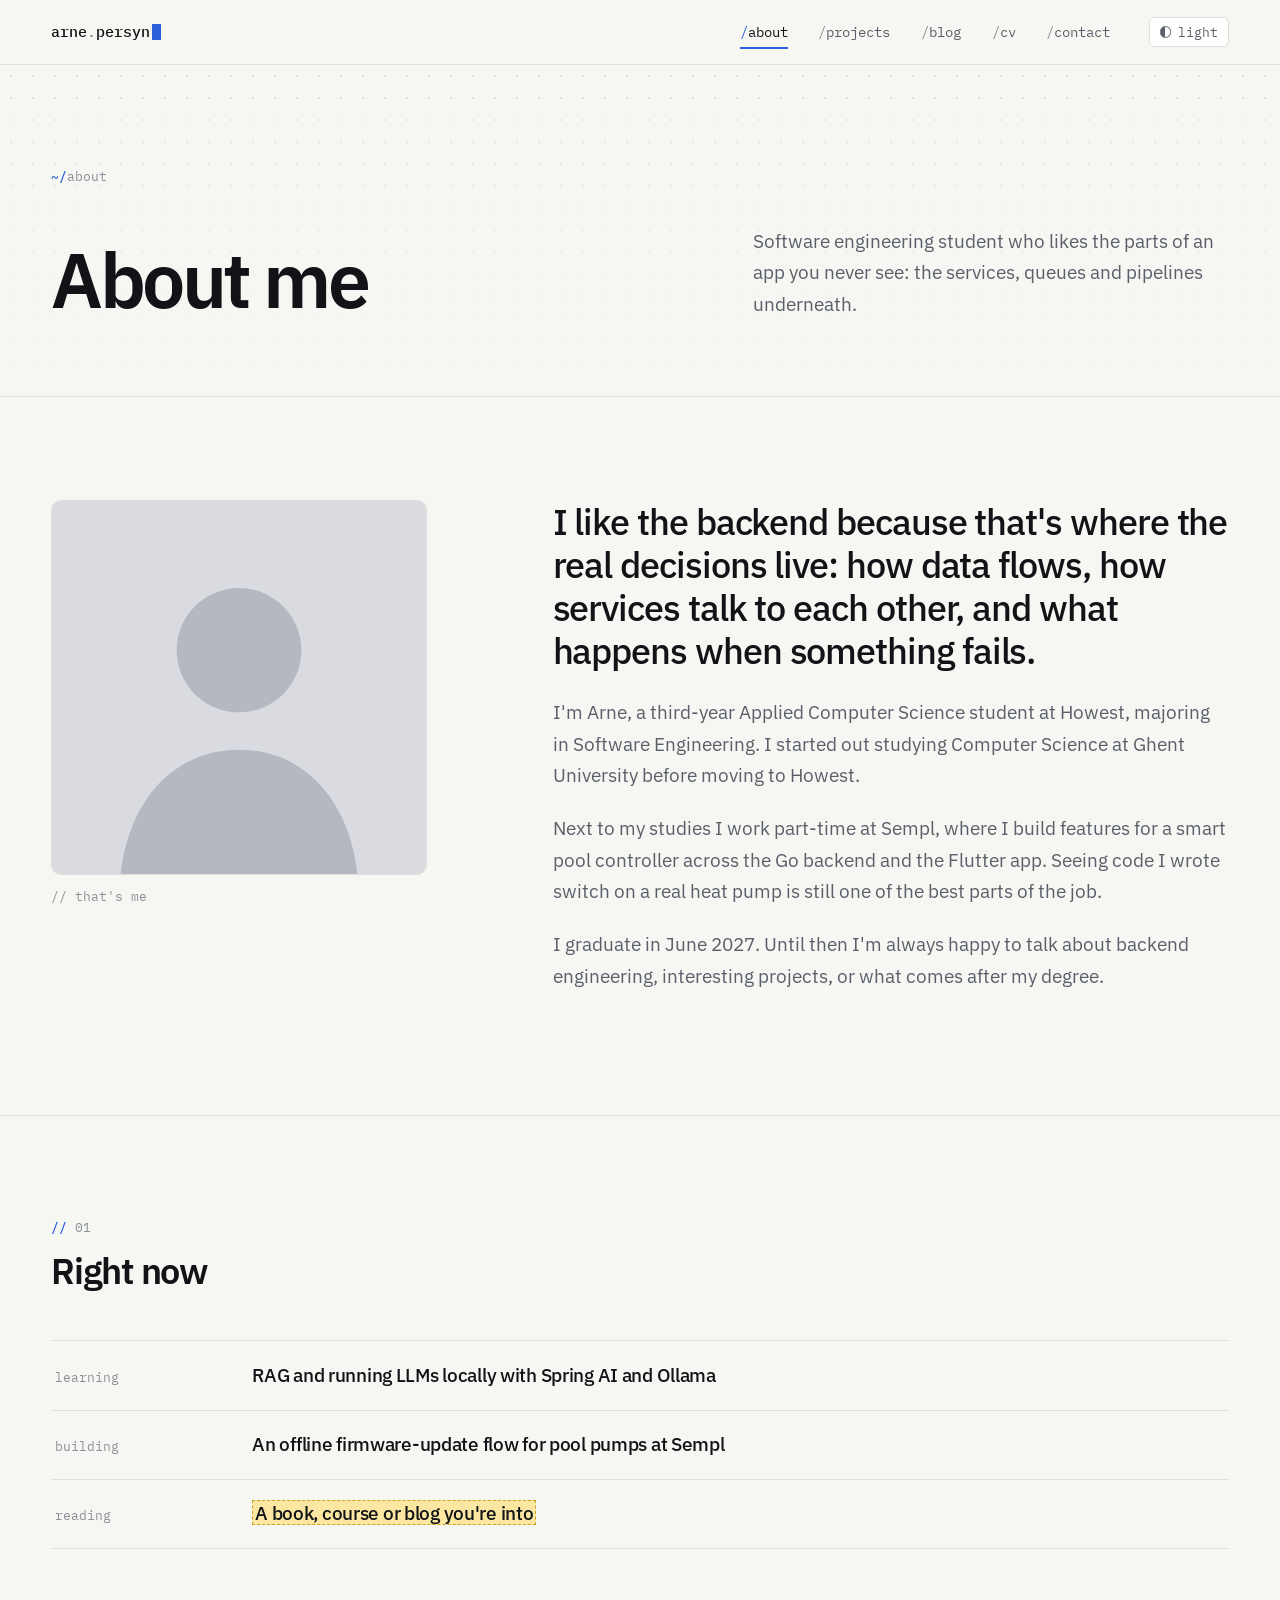
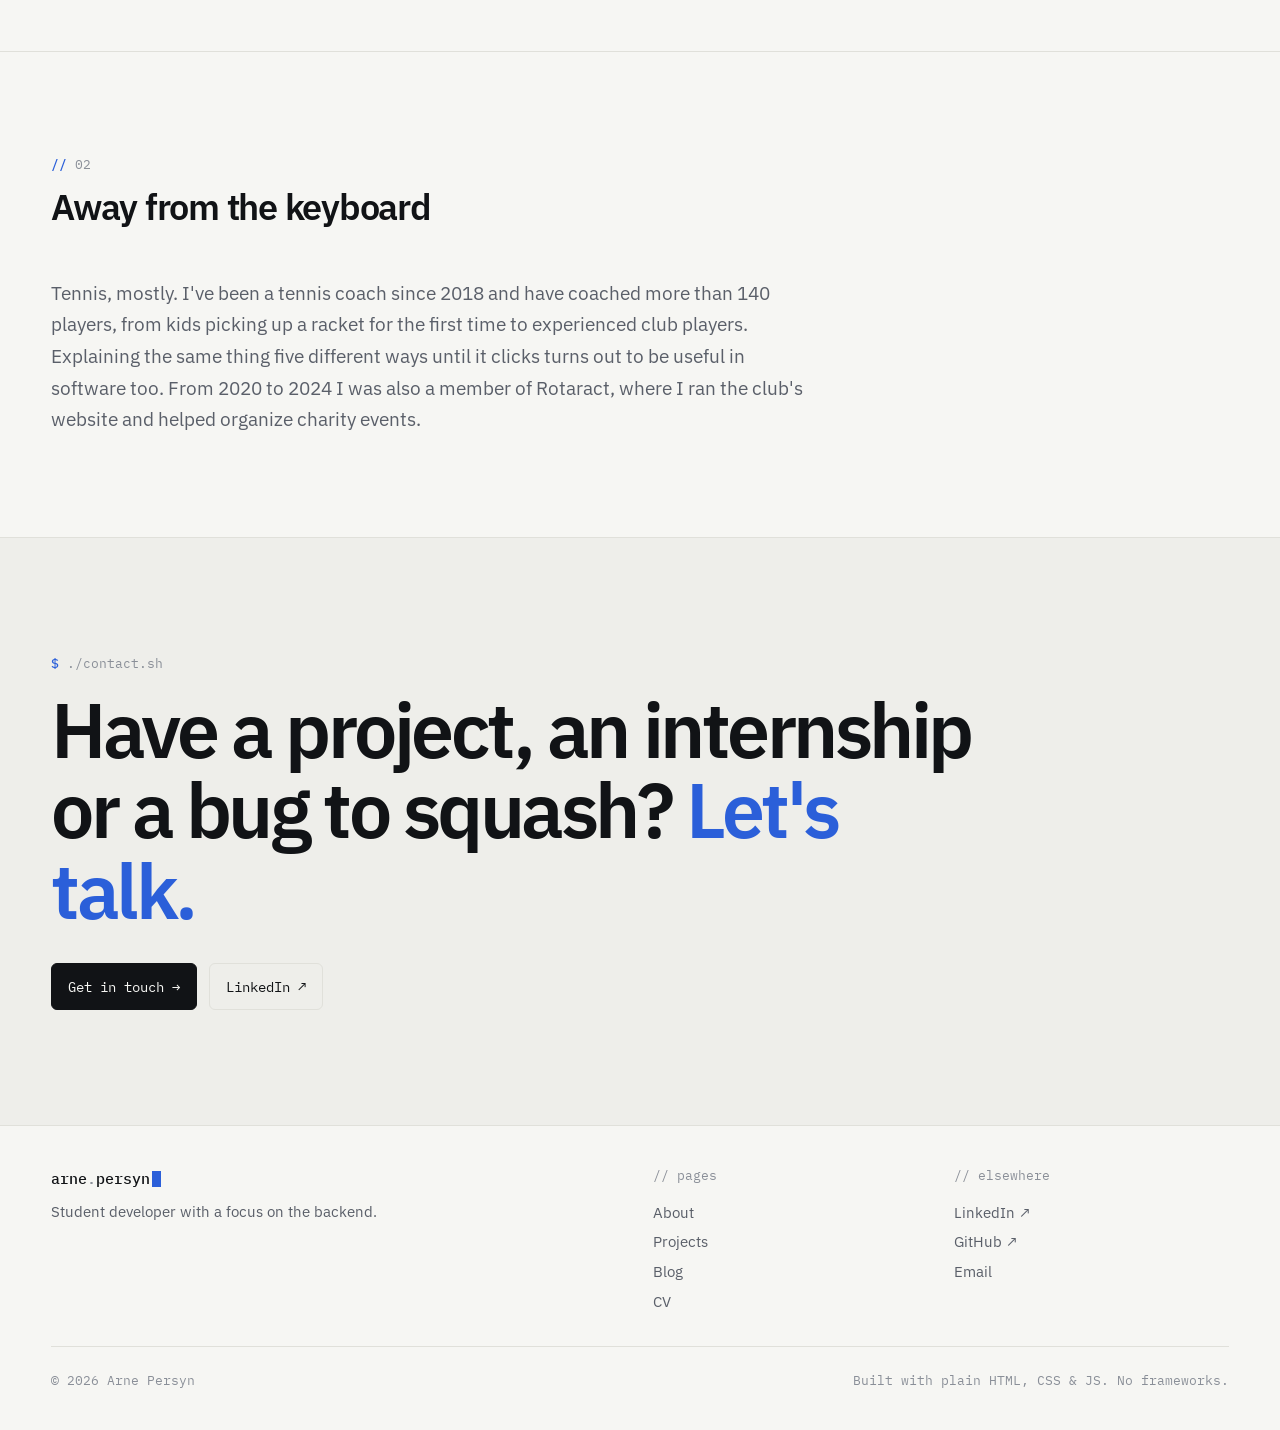
==== commit f26dabc1: "Added the info" ====
--- a/subpages/about.html
+++ b/subpages/about.html
@@ -35,7 +35,7 @@
       <div class="shell grid">
         <p class="label"><b>~/</b>about</p>
         <h1>About me</h1>
-        <p class="page-intro"><span class="placeholder">A single sentence that sums you up.</span></p>
+        <p class="page-intro">Software engineering student who likes the parts of an app you never see: the services, queues and pipelines underneath.</p>
       </div>
     </header>
 
@@ -47,11 +47,10 @@
           <figcaption class="label">// that's me</figcaption>
         </figure>
         <div class="about-text">
-          <!-- TODO: write this in your own voice; the LinkedIn "About" is a good starting point -->
-          <p class="lead"><span class="placeholder">What draws you to backend development, in one or two sentences.</span></p>
-          <p><span class="placeholder">Who you are, what you study and where.</span></p>
-          <p><span class="placeholder">How you got into programming, and what you enjoy most about it.</span></p>
-          <p><span class="placeholder">What you're looking for right now: an internship, a job, people to build things with, ...</span></p>
+          <p class="lead">I like the backend because that's where the real decisions live: how data flows, how services talk to each other, and what happens when something fails.</p>
+          <p>I'm Arne, a third-year Applied Computer Science student at Howest, majoring in Software Engineering. I started out studying Computer Science at Ghent University before moving to Howest.</p>
+          <p>Next to my studies I work part-time at Sempl, where I build features for a smart pool controller across the Go backend and the Flutter app. Seeing code I wrote switch on a real heat pump is still one of the best parts of the job.</p>
+          <p>I graduate in June 2027. Until then I'm always happy to talk about backend engineering, interesting projects, or what comes after my degree.</p>
         </div>
       </div>
     </section>
@@ -65,8 +64,8 @@
           </div>
         </div>
         <ul class="rows">
-          <li><div class="row"><span class="label">learning</span><span class="row-title"><span class="placeholder">Something you're learning</span></span></div></li>
-          <li><div class="row"><span class="label">building</span><span class="row-title"><span class="placeholder">Something you're building</span></span></div></li>
+          <li><div class="row"><span class="label">learning</span><span class="row-title">RAG and running LLMs locally with Spring AI and Ollama</span></div></li>
+          <li><div class="row"><span class="label">building</span><span class="row-title">An offline firmware-update flow for pool pumps at Sempl</span></div></li>
           <li><div class="row"><span class="label">reading</span><span class="row-title"><span class="placeholder">A book, course or blog you're into</span></span></div></li>
         </ul>
       </div>
@@ -80,7 +79,7 @@
             <h2>Away from the keyboard</h2>
           </div>
         </div>
-        <p class="page-intro" style="max-width: 40em"><span class="placeholder">Hobbies, sports, side interests: whatever makes you, you.</span></p>
+        <p class="page-intro" style="max-width: 40em">Tennis, mostly. I've been a tennis coach since 2018 and have coached more than 140 players, from kids picking up a racket for the first time to experienced club players. Explaining the same thing five different ways until it clicks turns out to be useful in software too. From 2020 to 2024 I was also a member of Rotaract, where I ran the club's website and helped organize charity events.</p>
       </div>
     </section>
   </main>
@@ -115,7 +114,7 @@
         <p class="label">// elsewhere</p>
         <ul>
           <li><a href="https://www.linkedin.com/in/arne-persyn-6748ba287/" target="_blank" rel="noopener">LinkedIn ↗</a></li>
-          <li><a href="#"><span class="placeholder">GitHub</span> ↗</a></li>
+          <li><a href="https://github.com/arpe18" target="_blank" rel="noopener">GitHub ↗</a></li>
           <li><a href="contact.html">Email</a></li>
         </ul>
       </div>
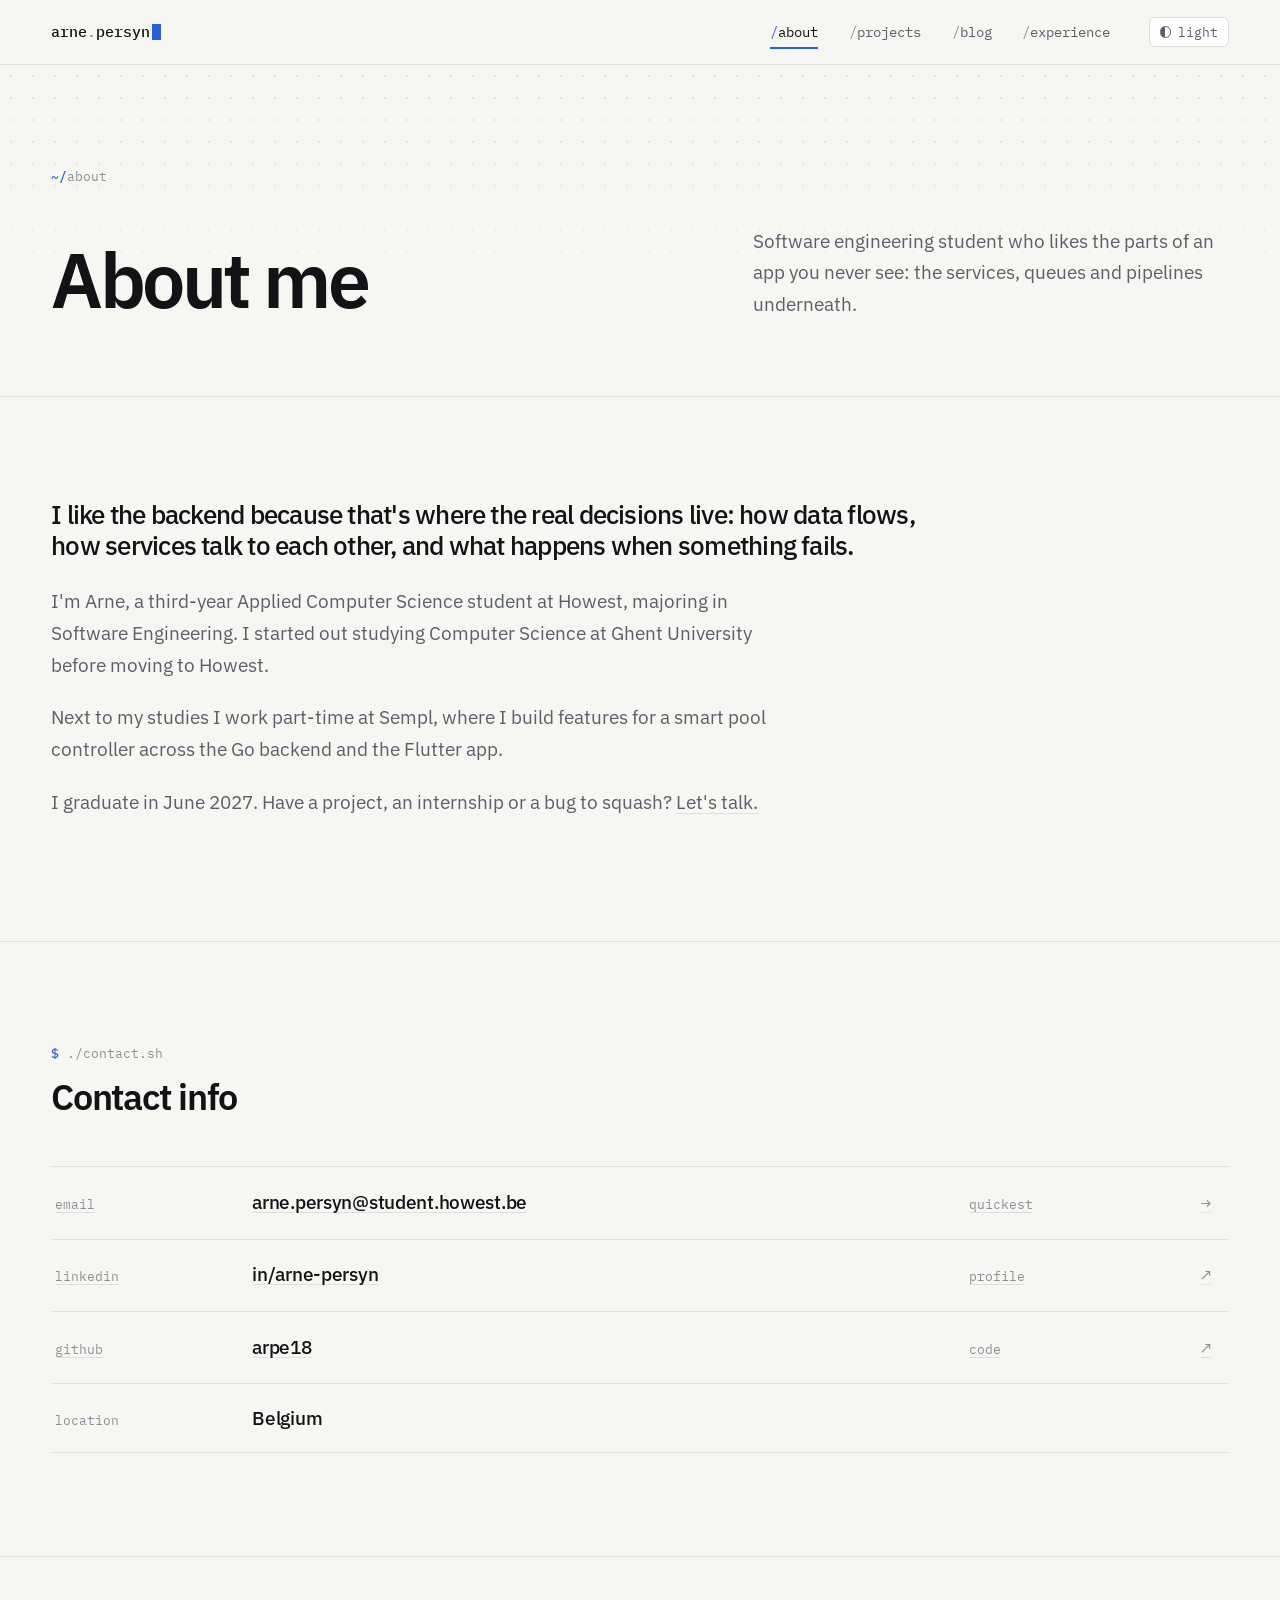
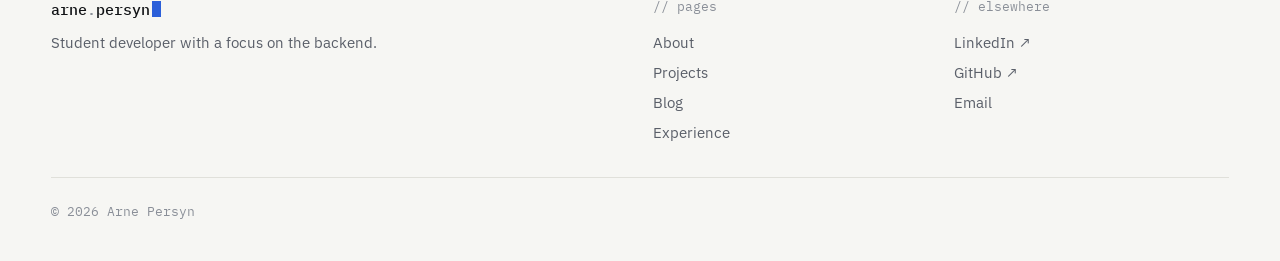
==== commit bf3aafaa: "Added the blogs" ====
--- a/subpages/about.html
+++ b/subpages/about.html
@@ -20,8 +20,7 @@
           <a href="about.html" data-page="about">about</a>
           <a href="projects.html" data-page="projects">projects</a>
           <a href="blog.html" data-page="blog">blog</a>
-          <a href="cv.html" data-page="cv">cv</a>
-          <a href="contact.html" data-page="contact">contact</a>
+          <a href="cv.html" data-page="cv">experience</a>
         </nav>
         <button class="theme-toggle" type="button" aria-label="Toggle theme">
           <span class="icon" aria-hidden="true"></span><span class="theme-label">theme</span>
@@ -41,59 +40,59 @@
 
     <section class="section">
       <div class="shell grid about">
-        <figure class="about-photo">
-          <!-- TODO: add your photo to images/ and change src below -->
-          <img class="portrait" src="../images/profile-placeholder.svg" alt="Portrait of Arne Persyn">
-          <figcaption class="label">// that's me</figcaption>
-        </figure>
         <div class="about-text">
           <p class="lead">I like the backend because that's where the real decisions live: how data flows, how services talk to each other, and what happens when something fails.</p>
           <p>I'm Arne, a third-year Applied Computer Science student at Howest, majoring in Software Engineering. I started out studying Computer Science at Ghent University before moving to Howest.</p>
-          <p>Next to my studies I work part-time at Sempl, where I build features for a smart pool controller across the Go backend and the Flutter app. Seeing code I wrote switch on a real heat pump is still one of the best parts of the job.</p>
-          <p>I graduate in June 2027. Until then I'm always happy to talk about backend engineering, interesting projects, or what comes after my degree.</p>
+          <p>Next to my studies I work part-time at Sempl, where I build features for a smart pool controller across the Go backend and the Flutter app.</p>
+          <p>I graduate in June 2027. Have a project, an internship or a bug to squash? <a href="#contact">Let's talk.</a></p>
         </div>
       </div>
     </section>
 
-    <section class="section">
+    <section class="section" id="contact">
       <div class="shell">
         <div class="section-head">
           <div>
-            <p class="label"><b>//</b> 01</p>
-            <h2>Right now</h2>
+            <p class="label"><b>$</b> ./contact.sh</p>
+            <h2>Contact info</h2>
           </div>
         </div>
         <ul class="rows">
-          <li><div class="row"><span class="label">learning</span><span class="row-title">RAG and running LLMs locally with Spring AI and Ollama</span></div></li>
-          <li><div class="row"><span class="label">building</span><span class="row-title">An offline firmware-update flow for pool pumps at Sempl</span></div></li>
-          <li><div class="row"><span class="label">reading</span><span class="row-title"><span class="placeholder">A book, course or blog you're into</span></span></div></li>
+          <li>
+            <a class="row" href="mailto:arne.persyn@student.howest.be">
+              <span class="label">email</span>
+              <span class="row-title">arne.persyn@student.howest.be</span>
+              <span class="label">quickest</span>
+              <span class="row-arrow" aria-hidden="true">→</span>
+            </a>
+          </li>
+          <li>
+            <a class="row" href="https://www.linkedin.com/in/arne-persyn-6748ba287/" target="_blank" rel="noopener">
+              <span class="label">linkedin</span>
+              <span class="row-title">in/arne-persyn</span>
+              <span class="label">profile</span>
+              <span class="row-arrow" aria-hidden="true">↗</span>
+            </a>
+          </li>
+          <li>
+            <a class="row" href="https://github.com/arpe18" target="_blank" rel="noopener">
+              <span class="label">github</span>
+              <span class="row-title">arpe18</span>
+              <span class="label">code</span>
+              <span class="row-arrow" aria-hidden="true">↗</span>
+            </a>
+          </li>
+          <li>
+            <div class="row">
+              <span class="label">location</span>
+              <span class="row-title">Belgium</span>
+            </div>
+          </li>
         </ul>
-      </div>
-    </section>
-
-    <section class="section">
-      <div class="shell">
-        <div class="section-head">
-          <div>
-            <p class="label"><b>//</b> 02</p>
-            <h2>Away from the keyboard</h2>
-          </div>
-        </div>
-        <p class="page-intro" style="max-width: 40em">Tennis, mostly. I've been a tennis coach since 2018 and have coached more than 140 players, from kids picking up a racket for the first time to experienced club players. Explaining the same thing five different ways until it clicks turns out to be useful in software too. From 2020 to 2024 I was also a member of Rotaract, where I ran the club's website and helped organize charity events.</p>
       </div>
     </section>
   </main>
 
-  <section class="cta">
-    <div class="shell">
-      <p class="label"><b>$</b> ./contact.sh</p>
-      <h2>Have a project, an internship or a bug to squash? <span class="accent">Let's talk.</span></h2>
-      <div class="actions">
-        <a class="btn" href="contact.html">Get in touch →</a>
-        <a class="btn ghost" href="https://www.linkedin.com/in/arne-persyn-6748ba287/" target="_blank" rel="noopener">LinkedIn ↗</a>
-      </div>
-    </div>
-  </section>
 
   <footer class="site-footer">
     <div class="shell grid">
@@ -107,7 +106,7 @@
           <li><a href="about.html">About</a></li>
           <li><a href="projects.html">Projects</a></li>
           <li><a href="blog.html">Blog</a></li>
-          <li><a href="cv.html">CV</a></li>
+          <li><a href="cv.html">Experience</a></li>
         </ul>
       </div>
       <div class="footer-col">
@@ -115,12 +114,11 @@
         <ul>
           <li><a href="https://www.linkedin.com/in/arne-persyn-6748ba287/" target="_blank" rel="noopener">LinkedIn ↗</a></li>
           <li><a href="https://github.com/arpe18" target="_blank" rel="noopener">GitHub ↗</a></li>
-          <li><a href="contact.html">Email</a></li>
+          <li><a href="#contact">Email</a></li>
         </ul>
       </div>
       <div class="footer-bottom label">
         <span>© <span class="year">2026</span> Arne Persyn</span>
-        <span>Built with plain HTML, CSS &amp; JS. No frameworks.</span>
       </div>
     </div>
   </footer>
--- a/css/style.css
+++ b/css/style.css
@@ -837,11 +837,7 @@
 }
 
 .project-info {
-  grid-column: 1 / 6;
-}
-
-.project-media {
-  grid-column: 7 / -1;
+  grid-column: 3 / 11;
 }
 
 .project h2 {
@@ -855,8 +851,7 @@
 }
 
 @media (max-width: 960px) {
-  .project-info,
-  .project-media {
+  .project-info {
     grid-column: 1 / -1;
   }
 }
@@ -894,52 +889,18 @@
   margin: 0;
 }
 
-/* Image slot: replace the div with <img class="frame" src="..." alt="..."> */
-.frame {
-  width: 100%;
-  aspect-ratio: 16 / 10;
-  object-fit: cover;
-  background:
-    radial-gradient(var(--grid-dot) 1px, transparent 1px) 0 0 / 18px 18px,
-    var(--bg-sunk);
-  border: 1px solid var(--line);
-  border-radius: 10px;
-  display: grid;
-  place-items: center;
-  text-align: center;
-  padding: 1rem;
-}
-
 /* ---------- About ---------- */
 
 .about {
   row-gap: 2.5rem;
 }
 
-.about-photo {
-  grid-column: 1 / 5;
-  margin: 0;
-}
-
-.portrait {
-  width: 100%;
-  aspect-ratio: 1;
-  object-fit: cover;
-  background: var(--bg-sunk);
-  border: 1px solid var(--line);
-  border-radius: 10px;
-}
-
-.about-photo figcaption {
-  margin-top: 0.75rem;
-}
-
 .about-text {
-  grid-column: 6 / -1;
+  grid-column: 1 / 10;
 }
 
 .about-text .lead {
-  font-size: var(--fs-h2);
+  font-size: clamp(1.3rem, 2vw, 1.7rem);
   font-weight: 500;
   line-height: 1.2;
   letter-spacing: -0.03em;
@@ -953,13 +914,8 @@
 }
 
 @media (max-width: 860px) {
-  .about-photo,
   .about-text {
     grid-column: 1 / -1;
-  }
-
-  .about-photo {
-    max-width: 360px;
   }
 }
 
@@ -992,18 +948,6 @@
   }
 }
 
-/* ---------- Contact ---------- */
-
-.big-link {
-  font-family: var(--font-mono);
-  font-weight: 500;
-  font-size: clamp(1.5rem, 5vw, 4.25rem);
-  letter-spacing: -0.04em;
-  line-height: 1.1;
-  word-break: break-word;
-  border-bottom: 2px solid var(--accent);
-}
-
 /* ---------- Blog post ---------- */
 
 .post-head h1 {
@@ -1103,25 +1047,7 @@
   gap: 1.5rem;
 }
 
-/* ---------- CTA + footer ---------- */
-
-.cta {
-  position: relative;
-  overflow: hidden;
-  border-bottom: 1px solid var(--line);
-  background: var(--bg-sunk);
-}
-
-.cta .shell {
-  padding-block: clamp(4.5rem, 9vw, 8rem);
-}
-
-.cta h2 {
-  font-size: var(--fs-h1);
-  letter-spacing: -0.045em;
-  margin: 1rem 0 2rem;
-  max-width: 12em;
-}
+/* ---------- Footer ---------- */
 
 .site-footer .shell {
   padding-block: 2.5rem;
@@ -1200,3 +1126,15 @@
     animation: none;
   }
 }
+
+/* two portrait photos side by side in a post */
+.post-body .photo-pair {
+  display: grid;
+  grid-template-columns: 1fr 1fr;
+  gap: 1rem;
+  margin: 2rem 0;
+}
+
+.post-body .photo-pair figure {
+  margin: 0;
+}
